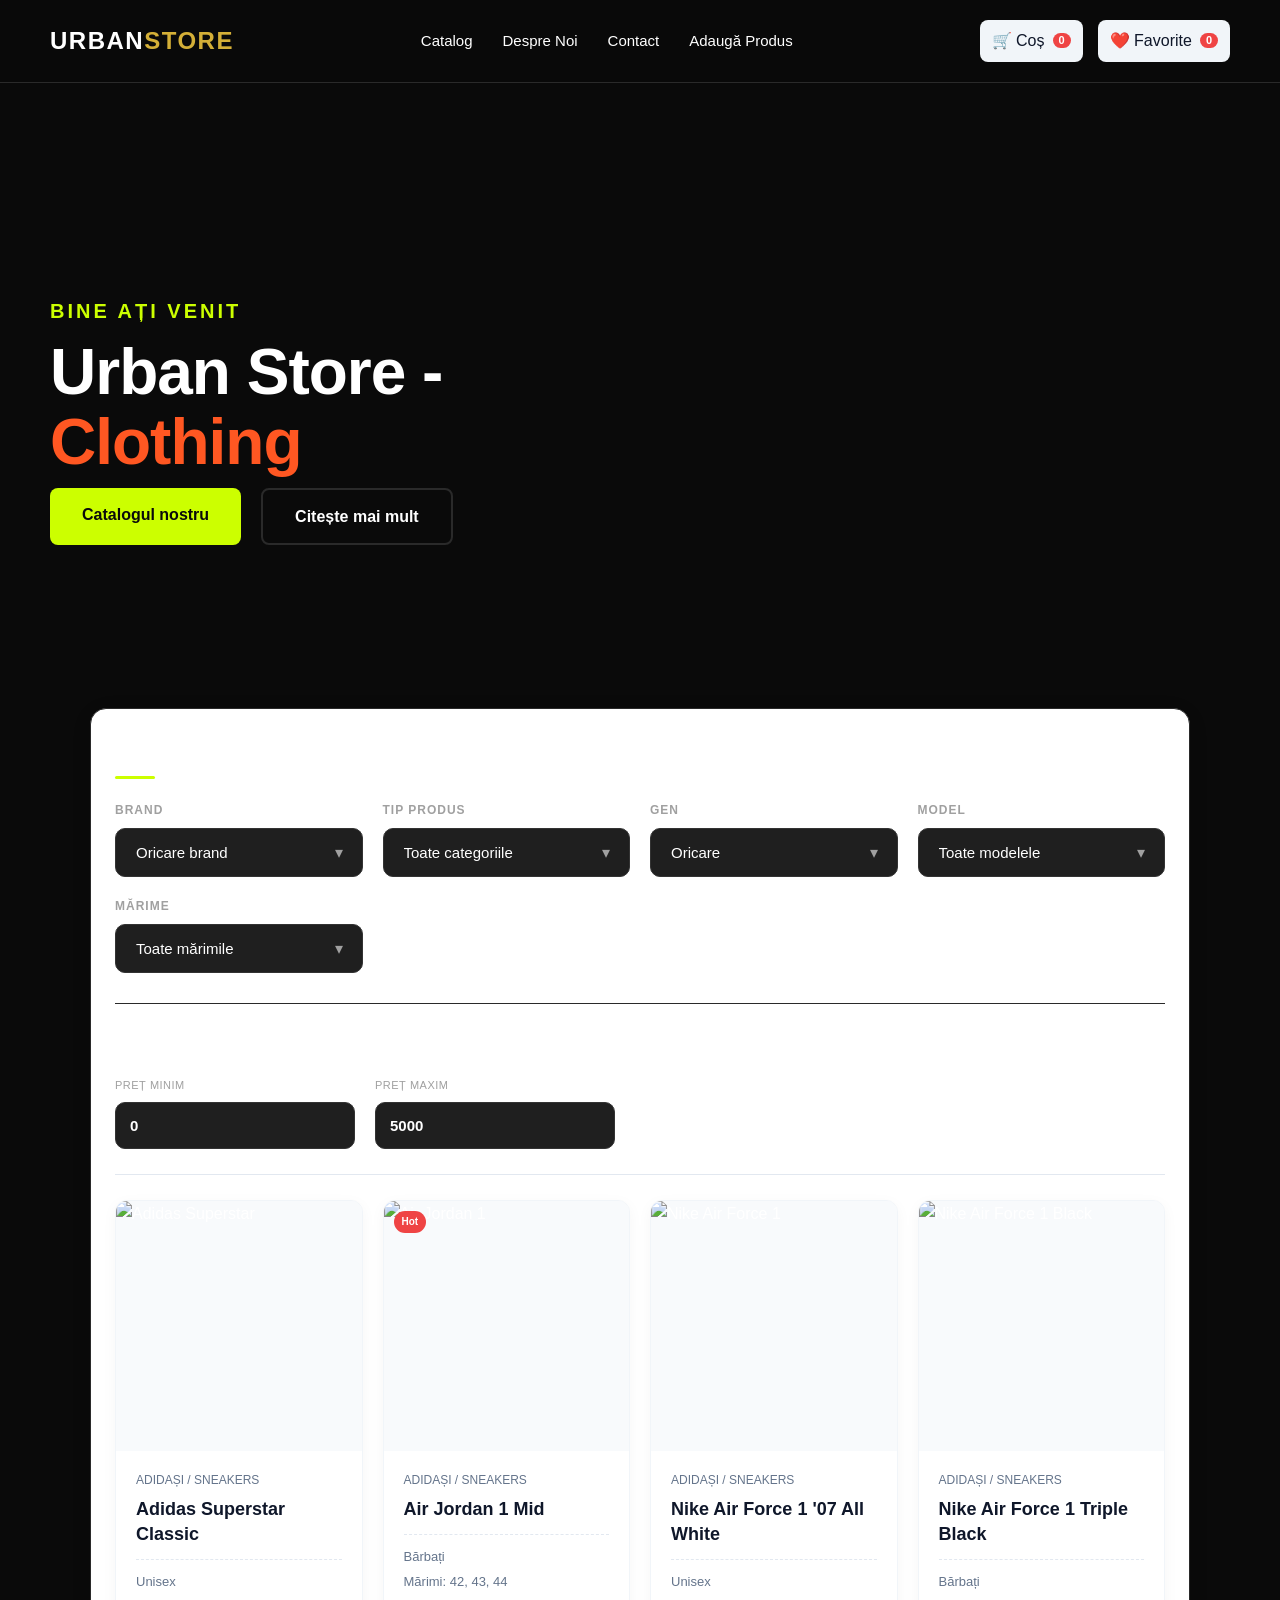
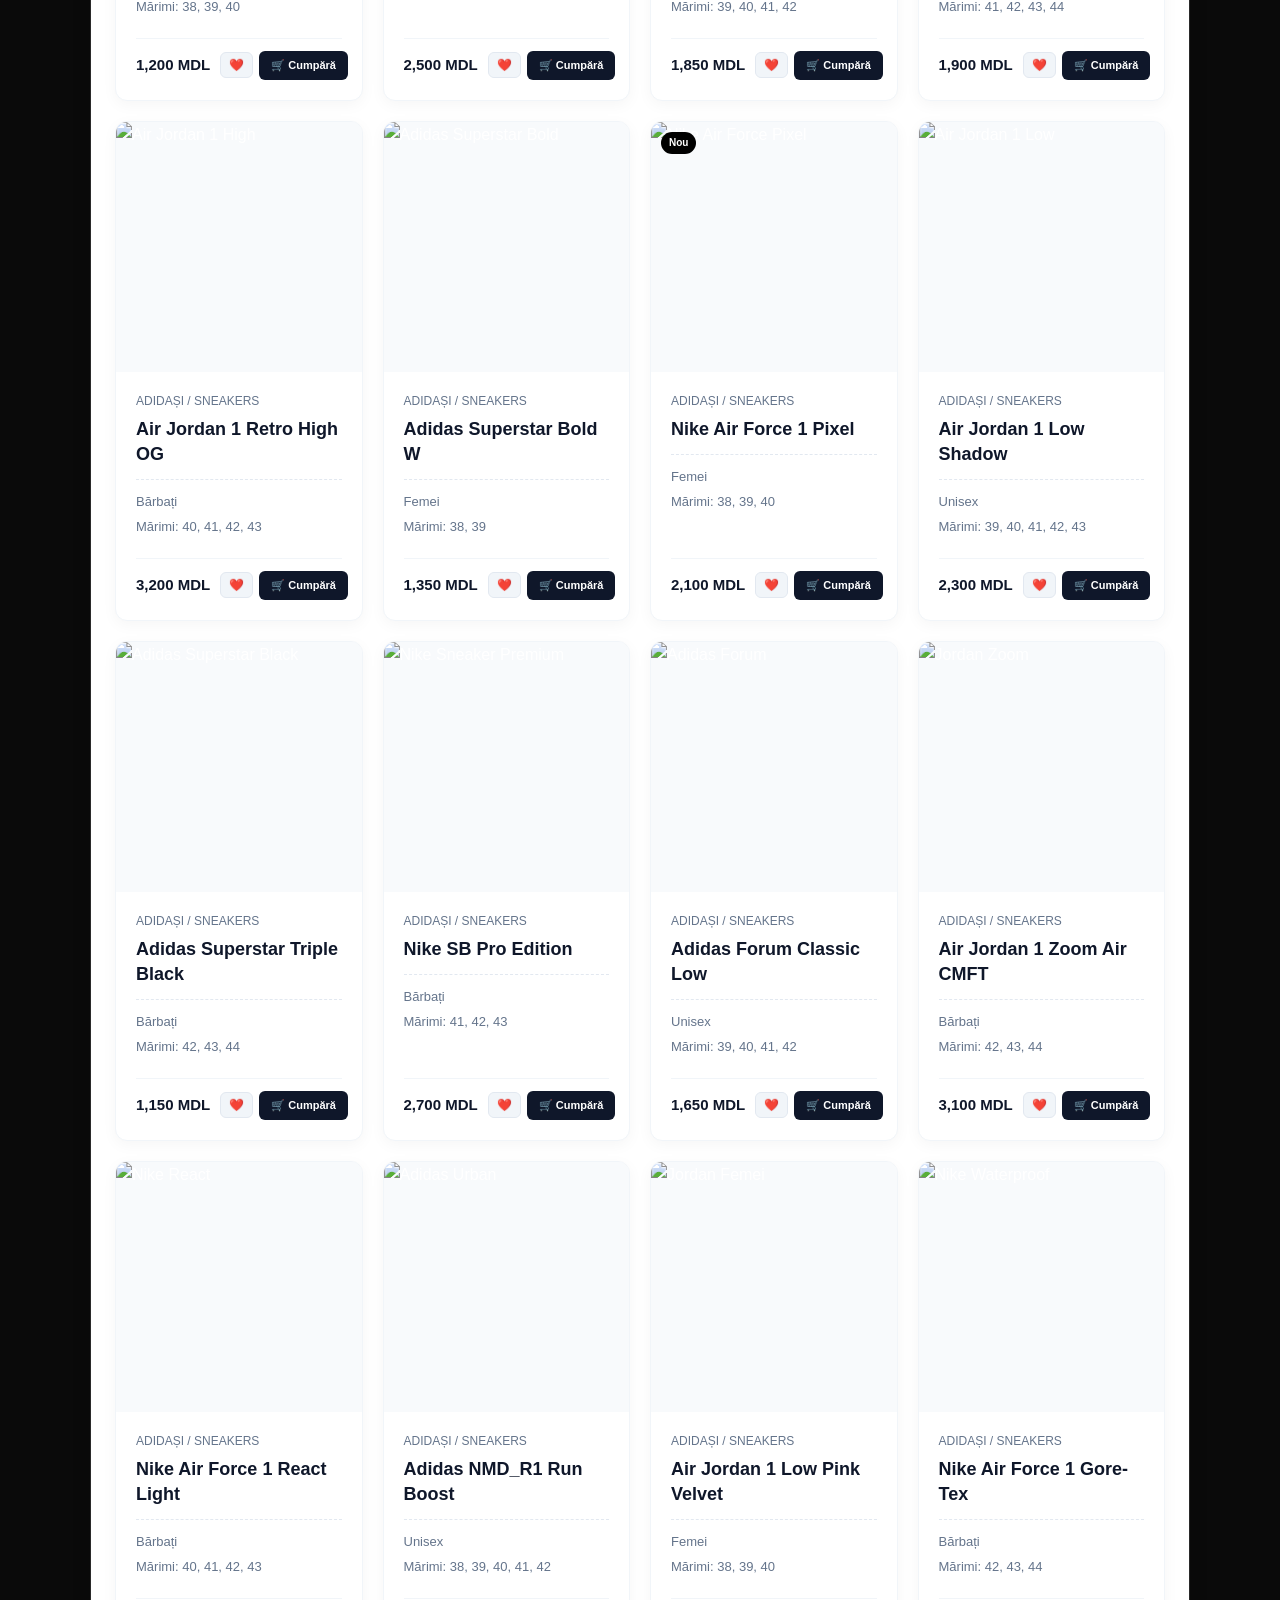
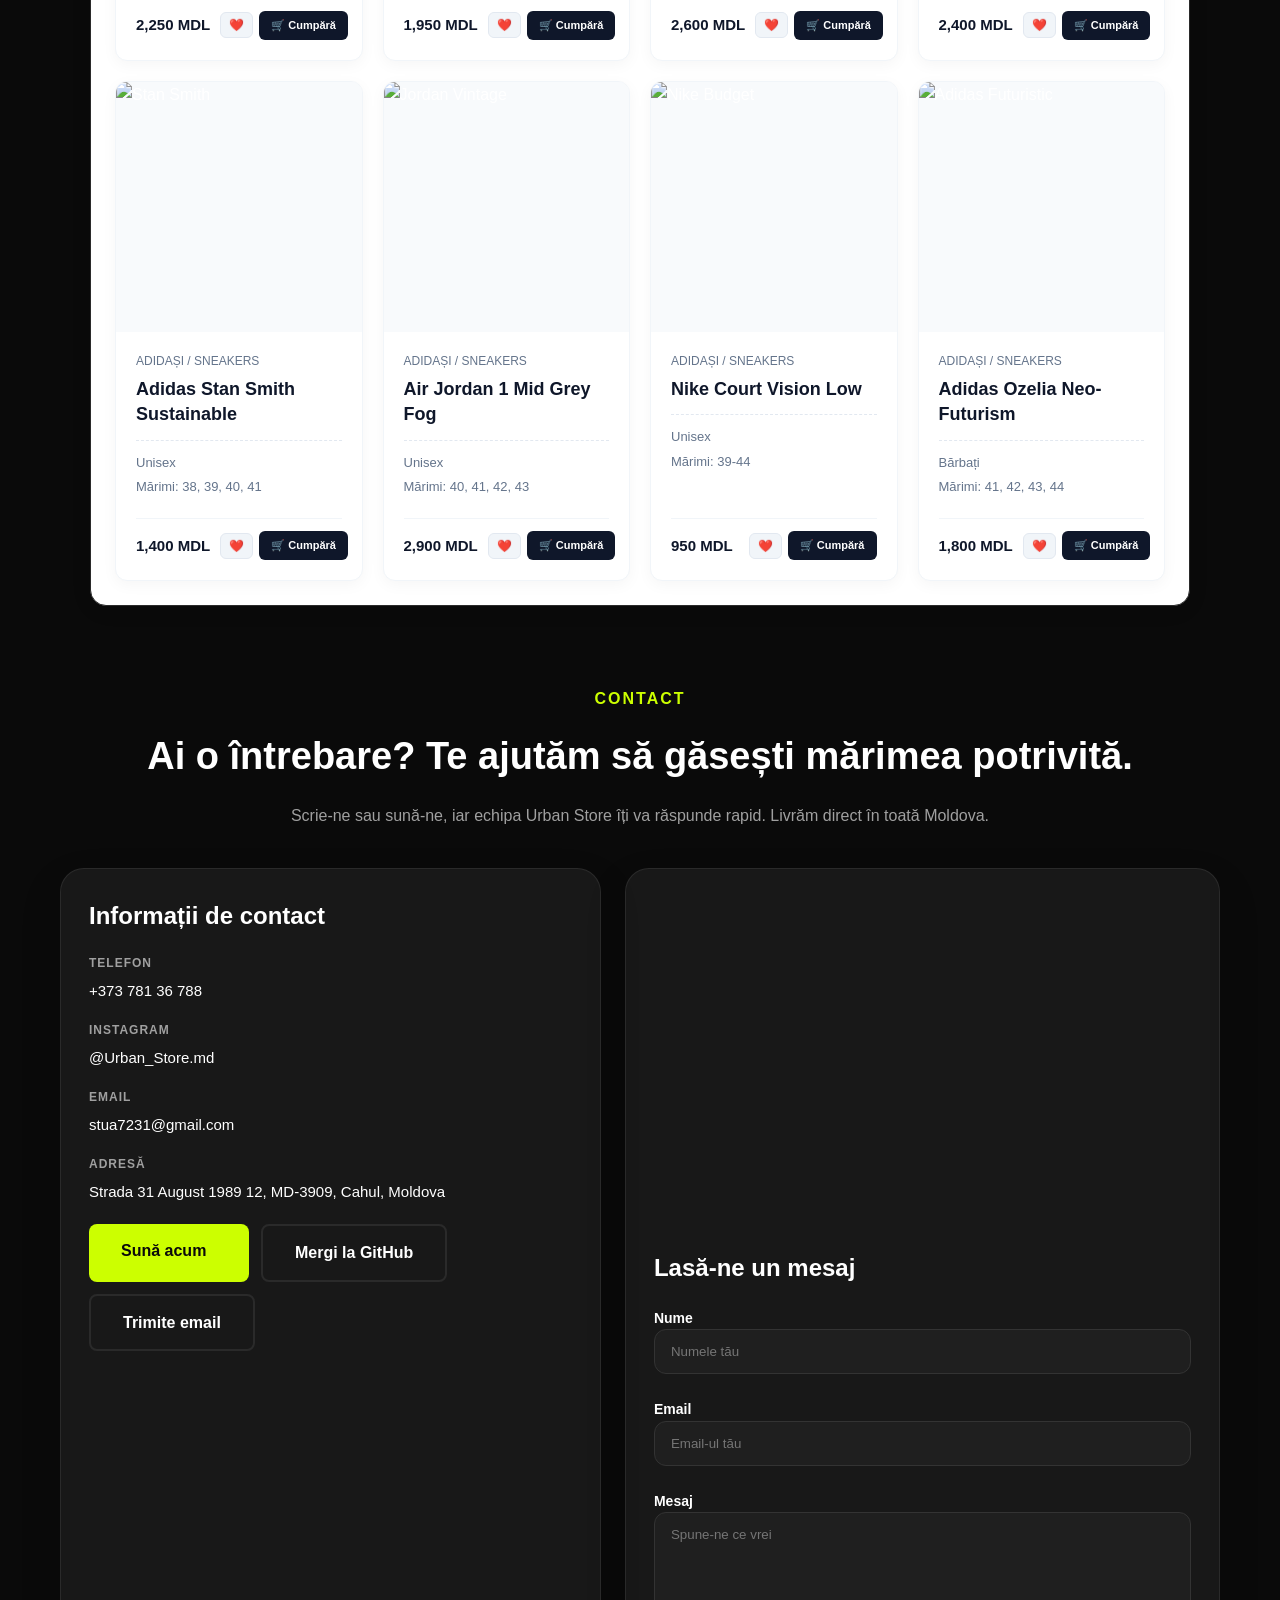
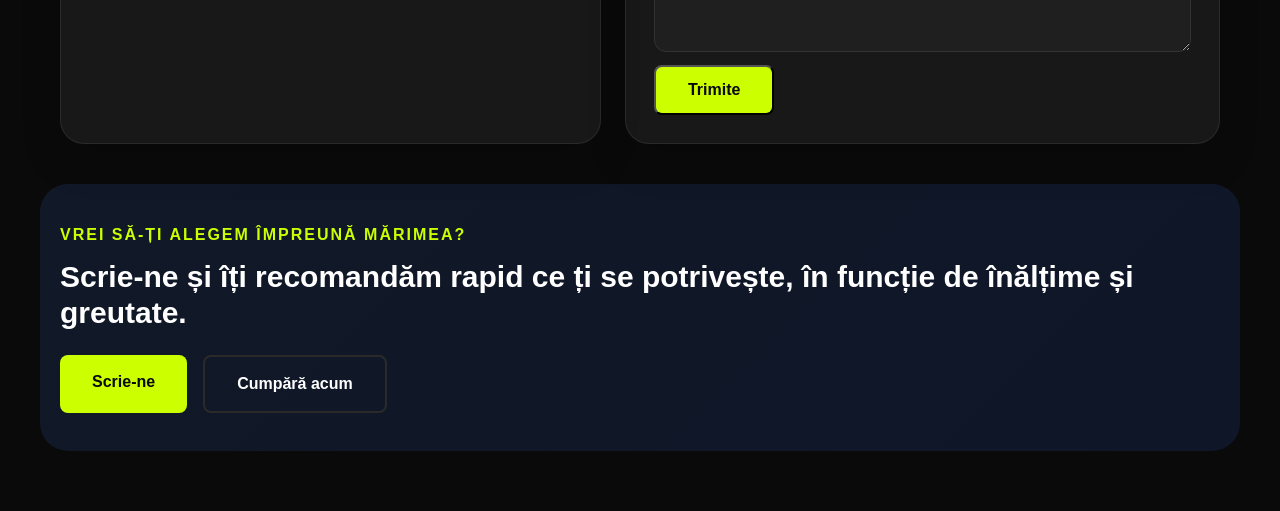
==== slider animation/index.html @ af74dfb4 "Add files via upload" ====
<!DOCTYPE html>
<html lang="ro">

<head>
    <meta charset="UTF-8">
    <meta name="viewport" content="width=device-width, initial-scale=1.0">
    <title>Urban Store - Clothing</title>
    <link rel="stylesheet" href="css/css.css">
    <script src="js/cos.js" defer></script>
</head>

<body>

    <header>
        <div class="logo">Urban<span>Store</span></div>
        <nav>
            <ul>
                <li><a href="#products">Catalog</a></li>
                <li><a href="pages/Despre Urban.html">Despre Noi</a></li>
                <li><a href="#contact">Contact</a></li>
                <li><a href="#">Adaugă Produs</a></li>
            </ul>
        </nav>
        <div class="header-buttons">
            <a href="#" class="btn-nav">🛒 Coș <span>0</span></a>
            <a href="#" class="btn-nav">❤️ Favorite <span>0</span></a>
        </div>
    </header>

    <section class="hero">
        <div class="hero-content">
            <h2>Bine ați venit</h2>
            <h1>Urban Store - <span>Clothing</span></h1>
            <div class="cta-buttons">
                <a href="#products" class="btn-main primary">Catalogul nostru</a>
                <a href="pages/Despre Urban.html" class="btn-main secondary">Citește mai mult</a>
            </div>
        
        </div>
    </section>
    <div class="shop-container" id="products">
        <div class="filter-container">
            <div class="filter-title">Filtrează Produsele</div>

            <div class="filter-grid">
                <div class="filter-group">
                    <label>Brand</label>
                    <select id="filter-brand" class="filter-select">
                        <option value="">Oricare brand</option>
                        <option value="nike">Nike</option>
                        <option value="jordan">Jordan</option>
                        <option value="adidas">Adidas</option>
                    </select>
                </div>

                <div class="filter-group">
                    <label>Tip Produs</label>
                    <select id="filter-type" class="filter-select">
                        <option value="">Toate categoriile</option>
                        <option value="incaltaminte">Adidași / Sneakers</option>
                        <option value="hanorace">Hanorace</option>
                        <option value="tricouri">Tricouri</option>
                        <option value="pantaloni">Pantaloni Sport</option>
                    </select>
                </div>

                <div class="filter-group">
                    <label>Gen</label>
                    <select id="filter-gender" class="filter-select">
                        <option value="">Oricare</option>
                        <option value="masculin">Masculin</option>
                        <option value="feminin">Feminin</option>
                        <option value="unisex">Unisex</option>
                    </select>
                </div>

                <div class="filter-group">
                    <label>Model</label>
                    <select id="filter-model" class="filter-select">
                        <option value="">Toate modelele</option>
                        <option value="air-force">Air Force 1</option>
                        <option value="jordan1">Air Jordan 1</option>
                        <option value="superstar">Adidas Superstar</option>
                    </select>
                </div>

                <div class="filter-group">
                    <label>Mărime</label>
                    <select id="filter-size" class="filter-select">
                        <option value="">Toate mărimile</option>
                        <option value="38">38</option>
                        <option value="39">39</option>
                        <option value="40">40</option>
                        <option value="41">41</option>
                        <option value="42">42</option>
                        <option value="43">43</option>
                        <option value="44">44</option>
                    </select>
                </div>
            </div>

            <div class="price-section">
                <div class="price-title">BUGET (MDL)</div>
                <div class="price-inputs">
                    <div class="price-field">
                        <span class="price-label">Preț minim</span>
                        <input type="number" id="price-min" placeholder="0" value="0">
                    </div>
                    <div class="price-field">
                        <span class="price-label">Preț maxim</span>
                        <input type="number" id="price-max" placeholder="99000" value="5000">
                    </div>
                </div>
            </div>

            <hr class="filter-divider">
            <div class="products-grid">

                <div class="product-card" data-brand="adidas" data-type="incaltaminte" data-gender="unisex"
                    data-model="superstar" data-sizes="38,39,40" data-price="1200">
                    <div class="product-image">
                        <img src="https://images.unsplash.com/photo-1539185441755-769473a23570?q=80&w=500"
                            alt="Adidas Superstar">
                    </div>
                    <div class="product-info">
                        <span class="product-category">Adidași / Sneakers</span>
                        <h3 class="product-title">Adidas Superstar Classic</h3>
                        <div class="product-meta">
                            <span class="product-gender-label">Unisex</span>
                            <span class="product-sizes-label">Mărimi: 38, 39, 40</span>
                        </div>
                        <div class="product-footer">
                            <span class="product-price">1,200 MDL</span>
                            <div class="product-actions">
                                <button class="add-to-favorite-btn" title="Adaugă la favorite">❤️</button>
                                <button class="add-to-cart-btn">Adaugă în coș</button>
                            </div>
                        </div>
                    </div>
                </div>

                <div class="product-card" data-brand="jordan" data-type="incaltaminte" data-gender="masculin"
                    data-model="jordan1" data-sizes="42,43,44" data-price="2500">
                    <div class="product-image">
                        <img src="https://images.unsplash.com/photo-1556906781-9a412961c28c?q=80&w=500"
                            alt="Air Jordan 1">
                        <span class="product-badge sale">Hot</span>
                    </div>
                    <div class="product-info">
                        <span class="product-category">Adidași / Sneakers</span>
                        <h3 class="product-title">Air Jordan 1 Mid</h3>
                        <div class="product-meta">
                            <span class="product-gender-label">Bărbați</span>
                            <span class="product-sizes-label">Mărimi: 42, 43, 44</span>
                        </div>
                        <div class="product-footer">
                            <span class="product-price">2,500 MDL</span>
                            <button class="add-to-cart-btn">Vezi Detalii</button>
                        </div>
                    </div>
                </div>

                <div class="product-card" data-brand="nike" data-type="incaltaminte" data-gender="unisex"
                    data-model="air-force" data-sizes="39,40,41,42" data-price="1850">
                    <div class="product-image">
                        <img src="https://images.unsplash.com/photo-1600185365483-26d7a4cc7519?q=80&w=500"
                            alt="Nike Air Force 1">
                    </div>
                    <div class="product-info">
                        <span class="product-category">Adidași / Sneakers</span>
                        <h3 class="product-title">Nike Air Force 1 '07 All White</h3>
                        <div class="product-meta">
                            <span class="product-gender-label">Unisex</span>
                            <span class="product-sizes-label">Mărimi: 39, 40, 41, 42</span>
                        </div>
                        <div class="product-footer">
                            <span class="product-price">1,850 MDL</span>
                            <button class="add-to-cart-btn">Vezi Detalii</button>
                        </div>
                    </div>
                </div>

                <div class="product-card" data-brand="nike" data-type="incaltaminte" data-gender="masculin"
                    data-model="air-force" data-sizes="41,42,43,44" data-price="1900">
                    <div class="product-image">
                        <img src="https://images.unsplash.com/photo-1595950653106-6c9ebd614d3a?q=80&w=500"
                            alt="Nike Air Force 1 Black">
                    </div>
                    <div class="product-info">
                        <span class="product-category">Adidași / Sneakers</span>
                        <h3 class="product-title">Nike Air Force 1 Triple Black</h3>
                        <div class="product-meta">
                            <span class="product-gender-label">Bărbați</span>
                            <span class="product-sizes-label">Mărimi: 41, 42, 43, 44</span>
                        </div>
                        <div class="product-footer">
                            <span class="product-price">1,900 MDL</span>
                            <button class="add-to-cart-btn">Vezi Detalii</button>
                        </div>
                    </div>
                </div>

                <div class="product-card" data-brand="jordan" data-type="incaltaminte" data-gender="masculin"
                    data-model="jordan1" data-sizes="40,41,42,43" data-price="3200">
                    <div class="product-image">
                        <img src="https://images.unsplash.com/photo-1606107557195-0e29a4b5b4aa?q=80&w=500"
                            alt="Air Jordan 1 High">
                    </div>
                    <div class="product-info">
                        <span class="product-category">Adidași / Sneakers</span>
                        <h3 class="product-title">Air Jordan 1 Retro High OG</h3>
                        <div class="product-meta">
                            <span class="product-gender-label">Bărbați</span>
                            <span class="product-sizes-label">Mărimi: 40, 41, 42, 43</span>
                        </div>
                        <div class="product-footer">
                            <span class="product-price">3,200 MDL</span>
                            <button class="add-to-cart-btn">Vezi Detalii</button>
                        </div>
                    </div>
                </div>

                <div class="product-card" data-brand="adidas" data-type="incaltaminte" data-gender="feminin"
                    data-model="superstar" data-sizes="38,39" data-price="1350">
                    <div class="product-image">
                        <img src="https://images.unsplash.com/photo-1511556532299-8f662fc26c06?q=80&w=500"
                            alt="Adidas Superstar Bold">
                    </div>
                    <div class="product-info">
                        <span class="product-category">Adidași / Sneakers</span>
                        <h3 class="product-title">Adidas Superstar Bold W</h3>
                        <div class="product-meta">
                            <span class="product-gender-label">Femei</span>
                            <span class="product-sizes-label">Mărimi: 38, 39</span>
                        </div>
                        <div class="product-footer">
                            <span class="product-price">1,350 MDL</span>
                            <button class="add-to-cart-btn">Vezi Detalii</button>
                        </div>
                    </div>
                </div>

                <div class="product-card" data-brand="nike" data-type="incaltaminte" data-gender="feminin"
                    data-model="air-force" data-sizes="38,39,40" data-price="2100">
                    <div class="product-image">
                        <img src="https://images.unsplash.com/photo-1542291026-7eec264c27ff?q=80&w=500"
                            alt="Nike Air Force Pixel">
                        <span class="product-badge">Nou</span>
                    </div>
                    <div class="product-info">
                        <span class="product-category">Adidași / Sneakers</span>
                        <h3 class="product-title">Nike Air Force 1 Pixel</h3>
                        <div class="product-meta">
                            <span class="product-gender-label">Femei</span>
                            <span class="product-sizes-label">Mărimi: 38, 39, 40</span>
                        </div>
                        <div class="product-footer">
                            <span class="product-price">2,100 MDL</span>
                            <button class="add-to-cart-btn">Vezi Detalii</button>
                        </div>
                    </div>
                </div>

                <div class="product-card" data-brand="jordan" data-type="incaltaminte" data-gender="unisex"
                    data-model="jordan1" data-sizes="39,40,41,42,43" data-price="2300">
                    <div class="product-image">
                        <img src="https://images.unsplash.com/photo-1491553895911-0055eca6402d?q=80&w=500"
                            alt="Air Jordan 1 Low">
                    </div>
                    <div class="product-info">
                        <span class="product-category">Adidași / Sneakers</span>
                        <h3 class="product-title">Air Jordan 1 Low Shadow</h3>
                        <div class="product-meta">
                            <span class="product-gender-label">Unisex</span>
                            <span class="product-sizes-label">Mărimi: 39, 40, 41, 42, 43</span>
                        </div>
                        <div class="product-footer">
                            <span class="product-price">2,300 MDL</span>
                            <button class="add-to-cart-btn">Vezi Detalii</button>
                        </div>
                    </div>
                </div>

                <div class="product-card" data-brand="adidas" data-type="incaltaminte" data-gender="masculin"
                    data-model="superstar" data-sizes="42,43,44" data-price="1150">
                    <div class="product-image">
                        <img src="https://images.unsplash.com/photo-1525966222134-fcfa99b8ae77?q=80&w=500"
                            alt="Adidas Superstar Black">
                    </div>
                    <div class="product-info">
                        <span class="product-category">Adidași / Sneakers</span>
                        <h3 class="product-title">Adidas Superstar Triple Black</h3>
                        <div class="product-meta">
                            <span class="product-gender-label">Bărbați</span>
                            <span class="product-sizes-label">Mărimi: 42, 43, 44</span>
                        </div>
                        <div class="product-footer">
                            <span class="product-price">1,150 MDL</span>
                            <button class="add-to-cart-btn">Vezi Detalii</button>
                        </div>
                    </div>
                </div>

                <div class="product-card" data-brand="nike" data-type="incaltaminte" data-gender="masculin"
                    data-model="air-force" data-sizes="41,42,43" data-price="2700">
                    <div class="product-image">
                        <img src="https://images.unsplash.com/photo-1608231387042-66d1773070a5?q=80&w=500"
                            alt="Nike Sneaker Premium">
                    </div>
                    <div class="product-info">
                        <span class="product-category">Adidași / Sneakers</span>
                        <h3 class="product-title">Nike SB Pro Edition</h3>
                        <div class="product-meta">
                            <span class="product-gender-label">Bărbați</span>
                            <span class="product-sizes-label">Mărimi: 41, 42, 43</span>
                        </div>
                        <div class="product-footer">
                            <span class="product-price">2,700 MDL</span>
                            <button class="add-to-cart-btn">Vezi Detalii</button>
                        </div>
                    </div>
                </div>

                <div class="product-card" data-brand="adidas" data-type="incaltaminte" data-gender="unisex"
                    data-model="superstar" data-sizes="39,40,41,42" data-price="1650">
                    <div class="product-image">
                        <img src="https://images.unsplash.com/photo-1584735935682-2f2b69dff9d2?q=80&w=500"
                            alt="Adidas Forum">
                    </div>
                    <div class="product-info">
                        <span class="product-category">Adidași / Sneakers</span>
                        <h3 class="product-title">Adidas Forum Classic Low</h3>
                        <div class="product-meta">
                            <span class="product-gender-label">Unisex</span>
                            <span class="product-sizes-label">Mărimi: 39, 40, 41, 42</span>
                        </div>
                        <div class="product-footer">
                            <span class="product-price">1,650 MDL</span>
                            <button class="add-to-cart-btn">Vezi Detalii</button>
                        </div>
                    </div>
                </div>

                <div class="product-card" data-brand="jordan" data-type="incaltaminte" data-gender="masculin"
                    data-model="jordan1" data-sizes="42,43,44" data-price="3100">
                    <div class="product-image">
                        <img src="https://images.unsplash.com/photo-1539185441755-769473a23570?q=80&w=500"
                            alt="Jordan Zoom">
                    </div>
                    <div class="product-info">
                        <span class="product-category">Adidași / Sneakers</span>
                        <h3 class="product-title">Air Jordan 1 Zoom Air CMFT</h3>
                        <div class="product-meta">
                            <span class="product-gender-label">Bărbați</span>
                            <span class="product-sizes-label">Mărimi: 42, 43, 44</span>
                        </div>
                        <div class="product-footer">
                            <span class="product-price">3,100 MDL</span>
                            <button class="add-to-cart-btn">Vezi Detalii</button>
                        </div>
                    </div>
                </div>

                <div class="product-card" data-brand="nike" data-type="incaltaminte" data-gender="masculin"
                    data-model="air-force" data-sizes="40,41,42,43" data-price="2250">
                    <div class="product-image">
                        <img src="https://images.unsplash.com/photo-1600185365483-26d7a4cc7519?q=80&w=500"
                            alt="Nike React">
                    </div>
                    <div class="product-info">
                        <span class="product-category">Adidași / Sneakers</span>
                        <h3 class="product-title">Nike Air Force 1 React Light</h3>
                        <div class="product-meta">
                            <span class="product-gender-label">Bărbați</span>
                            <span class="product-sizes-label">Mărimi: 40, 41, 42, 43</span>
                        </div>
                        <div class="product-footer">
                            <span class="product-price">2,250 MDL</span>
                            <button class="add-to-cart-btn">Vezi Detalii</button>
                        </div>
                    </div>
                </div>

                <div class="product-card" data-brand="adidas" data-type="incaltaminte" data-gender="unisex"
                    data-model="superstar" data-sizes="38,39,40,41,42" data-price="1950">
                    <div class="product-image">
                        <img src="https://images.unsplash.com/photo-1511556532299-8f662fc26c06?q=80&w=500"
                            alt="Adidas Urban">
                    </div>
                    <div class="product-info">
                        <span class="product-category">Adidași / Sneakers</span>
                        <h3 class="product-title">Adidas NMD_R1 Run Boost</h3>
                        <div class="product-meta">
                            <span class="product-gender-label">Unisex</span>
                            <span class="product-sizes-label">Mărimi: 38, 39, 40, 41, 42</span>
                        </div>
                        <div class="product-footer">
                            <span class="product-price">1,950 MDL</span>
                            <button class="add-to-cart-btn">Vezi Detalii</button>
                        </div>
                    </div>
                </div>

                <div class="product-card" data-brand="jordan" data-type="incaltaminte" data-gender="feminin"
                    data-model="jordan1" data-sizes="38,39,40" data-price="2600">
                    <div class="product-image">
                        <img src="https://images.unsplash.com/photo-1556906781-9a412961c28c?q=80&w=500"
                            alt="Jordan Femei">
                    </div>
                    <div class="product-info">
                        <span class="product-category">Adidași / Sneakers</span>
                        <h3 class="product-title">Air Jordan 1 Low Pink Velvet</h3>
                        <div class="product-meta">
                            <span class="product-gender-label">Femei</span>
                            <span class="product-sizes-label">Mărimi: 38, 39, 40</span>
                        </div>
                        <div class="product-footer">
                            <span class="product-price">2,600 MDL</span>
                            <button class="add-to-cart-btn">Vezi Detalii</button>
                        </div>
                    </div>
                </div>

                <div class="product-card" data-brand="nike" data-type="incaltaminte" data-gender="masculin"
                    data-model="air-force" data-sizes="42,43,44" data-price="2400">
                    <div class="product-image">
                        <img src="https://images.unsplash.com/photo-1595950653106-6c9ebd614d3a?q=80&w=500"
                            alt="Nike Waterproof">
                    </div>
                    <div class="product-info">
                        <span class="product-category">Adidași / Sneakers</span>
                        <h3 class="product-title">Nike Air Force 1 Gore-Tex</h3>
                        <div class="product-meta">
                            <span class="product-gender-label">Bărbați</span>
                            <span class="product-sizes-label">Mărimi: 42, 43, 44</span>
                        </div>
                        <div class="product-footer">
                            <span class="product-price">2,400 MDL</span>
                            <button class="add-to-cart-btn">Vezi Detalii</button>
                        </div>
                    </div>
                </div>

                <div class="product-card" data-brand="adidas" data-type="incaltaminte" data-gender="unisex"
                    data-model="superstar" data-sizes="38,39,40,41" data-price="1400">
                    <div class="product-image">
                        <img src="https://images.unsplash.com/photo-1525966222134-fcfa99b8ae77?q=80&w=500"
                            alt="Stan Smith">
                    </div>
                    <div class="product-info">
                        <span class="product-category">Adidași / Sneakers</span>
                        <h3 class="product-title">Adidas Stan Smith Sustainable</h3>
                        <div class="product-meta">
                            <span class="product-gender-label">Unisex</span>
                            <span class="product-sizes-label">Mărimi: 38, 39, 40, 41</span>
                        </div>
                        <div class="product-footer">
                            <span class="product-price">1,400 MDL</span>
                            <button class="add-to-cart-btn">Vezi Detalii</button>
                        </div>
                    </div>
                </div>

                <div class="product-card" data-brand="jordan" data-type="incaltaminte" data-gender="unisex"
                    data-model="jordan1" data-sizes="40,41,42,43" data-price="2900">
                    <div class="product-image">
                        <img src="https://images.unsplash.com/photo-1606107557195-0e29a4b5b4aa?q=80&w=500"
                            alt="Jordan Vintage">
                    </div>
                    <div class="product-info">
                        <span class="product-category">Adidași / Sneakers</span>
                        <h3 class="product-title">Air Jordan 1 Mid Grey Fog</h3>
                        <div class="product-meta">
                            <span class="product-gender-label">Unisex</span>
                            <span class="product-sizes-label">Mărimi: 40, 41, 42, 43</span>
                        </div>
                        <div class="product-footer">
                            <span class="product-price">2,900 MDL</span>
                            <button class="add-to-cart-btn">Vezi Detalii</button>
                        </div>
                    </div>
                </div>

                <div class="product-card" data-brand="nike" data-type="incaltaminte" data-gender="unisex"
                    data-model="air-force" data-sizes="39,40,41,42,43,44" data-price="950">
                    <div class="product-image">
                        <img src="https://images.unsplash.com/photo-1542291026-7eec264c27ff?q=80&w=500"
                            alt="Nike Budget">
                    </div>
                    <div class="product-info">
                        <span class="product-category">Adidași / Sneakers</span>
                        <h3 class="product-title">Nike Court Vision Low</h3>
                        <div class="product-meta">
                            <span class="product-gender-label">Unisex</span>
                            <span class="product-sizes-label">Mărimi: 39-44</span>
                        </div>
                        <div class="product-footer">
                            <span class="product-price">950 MDL</span>
                            <button class="add-to-cart-btn">Vezi Detalii</button>
                        </div>
                    </div>
                </div>

                <div class="product-card" data-brand="adidas" data-type="incaltaminte" data-gender="masculin"
                    data-model="superstar" data-sizes="41,42,43,44" data-price="1800">
                    <div class="product-image">
                        <img src="https://images.unsplash.com/photo-1584735935682-2f2b69dff9d2?q=80&w=500"
                            alt="Adidas Futuristic">
                    </div>
                    <div class="product-info">
                        <span class="product-category">Adidași / Sneakers</span>
                        <h3 class="product-title">Adidas Ozelia Neo-Futurism</h3>
                        <div class="product-meta">
                            <span class="product-gender-label">Bărbați</span>
                            <span class="product-sizes-label">Mărimi: 41, 42, 43, 44</span>
                        </div>
                        <div class="product-footer">
                            <span class="product-price">1,800 MDL</span>
                            <button class="add-to-cart-btn">Vezi Detalii</button>
                        </div>
                    </div>
                </div>
            </div>

        </div>
    </div>

    <section class="contact-section" id="contact">
        <div class="contact-heading">
            <span>CONTACT</span>
            <h2>Ai o întrebare? Te ajutăm să găsești mărimea potrivită.</h2>
            <p>Scrie-ne sau sună-ne, iar echipa Urban Store îți va răspunde rapid. Livrăm direct în toată Moldova.</p>
        </div>

        <div class="contact-grid">
            <div class="contact-card contact-info-card">
                <h3>Informații de contact</h3>
                <div class="contact-info-item">
                    <strong>Telefon</strong>
                    <a href="tel:+37378136788">+373 781 36 788</a>
                </div>
                <div class="contact-info-item">
                    <strong>Instagram</strong>
                    <a href="https://instagram.com/Urban_Store.md" target="_blank">@Urban_Store.md</a>
                </div>
                <div class="contact-info-item">
                    <strong>Email</strong>
                    <a href="mailto:stua7231@gmail.com">stua7231@gmail.com</a>
                </div>
                <div class="contact-info-item">
                    <strong>Adresă</strong>
                    <span>Strada 31 August 1989 12, MD-3909, Cahul, Moldova</span>
                </div>
                <div class="contact-card-buttons">
                    <a href="tel:+37378136788" class="btn-main primary">Sună acum</a>
                    <a href="https://github.com/NicolaiCristea1999" target="_blank" class="btn-main secondary">Mergi la GitHub</a>
                    <a href="mailto:stua7231@gmail.com" class="btn-main secondary">Trimite email</a>
                </div>
            </div>

            <div class="contact-card contact-form-card">
                <div class="contact-map">
                    <iframe src="https://www.google.com/maps/embed?pb=!1m18!1m12!1m3!1d2892.736858274584!2d28.21359641552374!3d45.903394723524366!2m3!1f0!2f0!3f0!3m2!1i1024!2i768!4f13.1!3m3!1m2!1s0x40b0f187c1f38bed%3A0x1fb6076aeafb2d4c!2sPiata%20Centrala!5e0!3m2!1sro!2smd!4v1701920200000!5m2!1sro!2smd" width="100%" height="320" style="border:0; border-radius:16px;" allowfullscreen="" loading="lazy"></iframe>
                </div>
                <form class="contact-form" onsubmit="return false;">
                    <h3>Lasă-ne un mesaj</h3>
                    <div class="contact-form-grid">
                        <label>Nume
                            <input type="text" placeholder="Numele tău">
                        </label>
                        <label>Email
                            <input type="email" placeholder="Email-ul tău">
                        </label>
                        <label>Mesaj
                            <textarea rows="5" placeholder="Spune-ne ce vrei"></textarea>
                        </label>
                    </div>
                    <button type="submit" class="btn-main primary">Trimite</button>
                </form>
            </div>
        </div>
    </section>

    <section class="contact-banner">
        <div class="contact-banner-inner">
            <div class="banner-text">
                <p>VREI SĂ-ȚI ALEGEM ÎMPREUNĂ MĂRIMEA?</p>
                <h3>Scrie-ne și îți recomandăm rapid ce ți se potrivește, în funcție de înălțime și greutate.</h3>
            </div>
            <div class="banner-actions">
                <a href="#contact" class="btn-main primary">Scrie-ne</a>
                <a href="#products" class="btn-main secondary">Cumpără acum</a>
            </div>
        </div>
    </section>

    <!-- cos de cumparaturi -->
    <div id="cart-modal" class="custom-modal">
        <div class="modal-content">
            <div class="modal-header">
                <h2>🛒 Coșul tău de cumpărături</h2>
                <button class="close-modal-btn">✕</button>
            </div>
            <div id="cart-items-container" class="modal-body">
                <p class="empty-message">Coșul este gol în acest moment.</p>
            </div>
            <div class="modal-footer">
                <div class="total-price-zone">Total: <span id="cart-total-price">0</span> MDL</div>
                <button class="checkout-btn">Finalizează Comanda</button>
            </div>
        </div>
    </div>

    <div id="favorite-modal" class="custom-modal">
        <div class="modal-content">
            <div class="modal-header">
                <h2>❤️ Produse Favorite</h2>
                <button class="close-modal-btn">✕</button>
            </div>
            <div id="favorite-items-container" class="modal-body">
                <p class="empty-message">Nu ai adăugat niciun produs la favorite.</p>
            </div>
        </div>
    </div>
</body>

</html>
---- slider animation/css/css.css ----
/* Resetare și variabile globale */
 * {
     margin: 0;
     padding: 0;
     box-sizing: border-box;
     font-family: 'Segoe UI', Roboto, Helvetica, Arial, sans-serif;
 }

 :root {
     --bg-main: #0a0a0a;
     --bg-card: #141414;
     --bg-input: #1f1f1f;
     --accent-lime: #ccff00;
     --accent-gold: #d4af37;
     --accent-orange: #ff5722;
     --text-white: #ffffff;
     --text-muted: #a0a0a0;
     --border-color: #2a2a2a;
 }

 body {
     background-color: var(--bg-main);
     color: var(--text-white);
     overflow-x: hidden;
     line-height: 1.6;
 }

 /* Header / Navigare */
 header {
     display: flex;
     justify-content: space-between;
     align-items: center;
     padding: 20px 50px;
     background-color: rgba(10, 10, 10, 0.95);
     border-bottom: 1px solid var(--border-color);
     position: sticky;
     top: 0;
     z-index: 100;
     backdrop-filter: blur(10px);
 }

 .logo {
     font-size: 24px;
     font-weight: 900;
     text-transform: uppercase;
     letter-spacing: 1.5px;
 }

 .logo span {
     color: var(--accent-gold);
 }

 nav ul {
     display: flex;
     list-style: none;
     gap: 30px;
 }

 nav ul li a {
     color: var(--text-white);
     text-decoration: none;
     font-size: 15px;
     font-weight: 500;
     transition: color 0.3s ease;
 }

 nav ul li a:hover {
     color: var(--accent-lime);
 }

 .header-buttons {
     display: flex;
     gap: 15px;
 }

 .btn-nav {
     position: relative;
     display: inline-flex;
     align-items: center;
     gap: 8px;
     text-decoration: none;
     color: #0f172a;
     font-weight: 500;
     padding: 8px 12px;
     border-radius: 8px;
     background: #f1f5f9;
     transition: background 0.2s ease;
 }

 .btn-nav:hover {
     background: #e2e8f0;
 }

 /* Stilul bobiței cu numărul (span-ul din interior) */
 .btn-nav span {
     background: #ef4444;
     /* Fundal roșu */
     color: #ffffff;
     /* Text alb */
     font-size: 11px;
     font-weight: 700;
     padding: 2px 6px;
     border-radius: 20px;
     /* Îl face rotund/oval */
     min-width: 12px;
     text-align: center;
     line-height: 1;
 }

 /* Hero Section */
 .hero {
     display: flex;
     min-height: 75vh;
     align-items: center;
     padding: 60px 50px;
     position: relative;
     background: linear-gradient(90deg, rgba(10, 10, 10, 1) 45%, rgba(10, 10, 10, 0.4) 100%),
         url('https://images.unsplash.com/photo-1539185441755-769473a23570?q=80&w=1920') no-repeat center right;
     background-size: cover;
 }

 .hero-content {
     max-width: 650px;
     z-index: 2;
 }

 .hero-content h2 {
     font-size: 20px;
     font-weight: 600;
     text-transform: uppercase;
     letter-spacing: 3px;
     color: var(--accent-lime);
     margin-bottom: 10px;
 }

 .hero-content h1 {
     font-size: 64px;
     font-weight: 800;
     line-height: 1.1;
     margin-bottom: 10px;
     letter-spacing: -1px;
 }

 .hero-content h1 span {
     color: var(--accent-orange);
 }

 .hero-icon {
     display: inline-flex;
     align-items: center;
     justify-content: center;
     width: 64px;
     height: 64px;
     margin-bottom: 30px;
     border-radius: 50%;
     background: rgba(255, 255, 255, 0.08);
     border: 1px solid rgba(255, 255, 255, 0.12);
     font-size: 32px;
 }

 .cta-buttons {
     display: flex;
     gap: 20px;
 }

 .btn-main {
     padding: 14px 32px;
     border-radius: 8px;
     text-decoration: none;
     font-weight: bold;
     font-size: 16px;
     transition: all 0.3s ease;
 }

 .btn-main.primary {
     background-color: var(--accent-lime);
     color: var(--bg-main);
 }

 .btn-main.primary:hover {
     background-color: #b5e600;
     transform: translateY(-3px);
     box-shadow: 0 10px 20px rgba(204, 255, 0, 0.2);
 }

 .btn-main.secondary {
     background-color: transparent;
     color: var(--text-white);
     border: 2px solid var(--border-color);
 }

 .btn-main.secondary:hover {
     border-color: var(--text-white);
     background-color: rgba(255, 255, 255, 0.05);
     transform: translateY(-3px);
 }

 /* Secțiunea de Filtre */
 .shop-container {
     max-width: 1200px;
     margin: -50px auto 80px auto;
     padding: 0 20px;
     position: relative;
     z-index: 10;
 }

 .filter-container {
     background-color: var(--bg-card);
     border: 1px solid var(--border-color);
     padding: 40px;
     border-radius: 20px;
     box-shadow: 0 20px 40px rgba(0, 0, 0, 0.5);
 }

 .filter-title {
     font-size: 24px;
     font-weight: 700;
     margin-bottom: 30px;
     letter-spacing: -0.5px;
     position: relative;
     display: inline-block;
 }

 .filter-title::after {
     content: '';
     position: absolute;
     bottom: -8px;
     left: 0;
     width: 40px;
     height: 3px;
     background-color: var(--accent-lime);
     border-radius: 2px;
 }

 /* Grid-ul pentru filtre */
 .filter-grid {
     display: grid;
     grid-template-columns: repeat(auto-fit, minmax(200px, 1fr));
     gap: 20px;
     margin-bottom: 30px;
 }

 .filter-group {
     position: relative;
 }

 .filter-group label {
     display: block;
     font-size: 12px;
     text-transform: uppercase;
     letter-spacing: 1px;
     color: var(--text-muted);
     margin-bottom: 8px;
     font-weight: 600;
 }

 .filter-select {
     width: 100%;
     padding: 15px 20px;
     font-size: 15px;
     color: var(--text-white);
     background-color: var(--bg-input);
     border: 1px solid #333;
     border-radius: 10px;
     appearance: none;
     -webkit-appearance: none;
     -moz-appearance: none;
     cursor: pointer;
     font-weight: 500;
     transition: all 0.3s ease;
 }

 .filter-select:focus {
     border-color: var(--accent-lime);
     outline: none;
     box-shadow: 0 0 0 2px rgba(204, 255, 0, 0.1);
 }

 /* Săgeată custom minimalistă pentru select */
 .filter-group::after {
     content: '▾';
     font-size: 16px;
     color: var(--text-muted);
     position: absolute;
     right: 20px;
     bottom: 12px;
     pointer-events: none;
 }

 /* Secțiunea pentru preț */
 .price-section {
     border-top: 1px solid var(--border-color);
     padding-top: 30px;
     margin-top: 10px;
 }

 .price-title {
     font-size: 14px;
     font-weight: 700;
     letter-spacing: 1.5px;
     margin-bottom: 20px;
     color: var(--text-white);
 }

 .price-inputs {
     display: flex;
     gap: 20px;
     max-width: 500px;
 }

 .price-field {
     flex: 1;
 }

 .price-label {
     font-size: 11px;
     color: var(--text-muted);
     display: block;
     margin-bottom: 8px;
     text-transform: uppercase;
     letter-spacing: 0.5px;
 }

 .price-field input {
     width: 100%;
     background-color: var(--bg-input);
     border: 1px solid #333;
     color: #fff;
     padding: 14px;
     border-radius: 10px;
     font-size: 15px;
     font-weight: 600;
     transition: border-color 0.3s ease;
 }

 .price-field input:focus {
     border-color: var(--accent-lime);
     outline: none;
 }

 /* Eliminare butoane up/down de la input number */
 input::-webkit-outer-spin-button,
 input::-webkit-inner-spin-button {
     -webkit-appearance: none;
     margin: 0;
 }

 /* Responsive Design */
 @media (max-width: 992px) {
     header {
         padding: 20px;
     }

     .hero {
         padding: 60px 20px;
         min-height: 60vh;
     }

     .hero-content h1 {
         font-size: 48px;
     }
 }

 @media (max-width: 768px) {
     header {
         flex-direction: column;
         gap: 20px;
         text-align: center;
     }

     nav ul {
         flex-wrap: wrap;
         justify-content: center;
         gap: 15px;
     }

     .shop-container {
         margin-top: 20px;
     }

     .filter-container {
         padding: 25px;
     }

     .price-inputs {
         flex-direction: column;
         gap: 15px;
     }
 }


 /* carduri filtreaza  */
 /* Containerul principal al produselor */
 /* Stilul pentru cutia mare care conține acum totul */

 .filter-container {
     background: #ffffff;
     border-radius: 16px;
     padding: 24px;
     box-shadow: 0 4px 25px rgba(0, 0, 0, 0.05);
     max-width: 1100px;
     /* Ajustează lățimea după bunul plac */
     margin: 0 auto;
 }

 /* O linie simplă decorativă între filtre și rezultate */
 .filter-divider {
     border: 0;
     height: 1px;
     background: #e2e8f0;
     margin: 25px 0;
 }

 /* Grid-ul de produse integrat se va alinia perfect pe centru */
 .products-grid {
     display: grid;
     grid-template-columns: repeat(auto-fit, minmax(210px, 240px));
     justify-content: center;
     gap: 20px;
     width: 100%;
 }

 /* Cardul de produs */
 .product-card {
     background: #ffffff;
     border-radius: 12px;
     box-shadow: 0 4px 15px rgba(0, 0, 0, 0.04);
     overflow: hidden;
     display: flex;
     flex-direction: column;

     width: 100%;
     max-width: 100%;

     border: 1px solid #f1f5f9;
     transition: transform 0.3s ease, box-shadow 0.3s ease;
 }

 .product-card:hover {
     transform: translateY(-4px);
     box-shadow: 0 8px 25px rgba(0, 0, 0, 0.08);
 }

 /* Zona imaginii */
 .product-image {
     position: relative;
     width: 100%;
     height: 250px;
     background-color: #f8fafc;
     overflow: hidden;
 }

 .product-image img {
     width: 100%;
     height: 100%;
     object-fit: cover;
     transition: transform 0.5s ease;
 }

 .product-info {
     padding: 12px;
     /* Mai puțin spațiu gol în interior */
     display: flex;
     flex-direction: column;
     flex-grow: 1;
 }

 .product-card:hover .product-image img {
     transform: scale(1.06);
 }

 /* Badge-uri (Nou, Hot, Reducere) */
 .product-badge {
     position: absolute;
     top: 10px;
     left: 10px;
     background: #000000;
     color: #ffffff;
     padding: 3px 8px;
     font-size: 10px;
     font-weight: bold;
     border-radius: 12px;
 }

 .product-badge.sale {
     background: #ef4444;
 }

 /* Secțiunea cu informații */
 .product-info {
     padding: 20px;
     display: flex;
     flex-direction: column;
     flex-grow: 1;
 }

 .product-category {
     font-size: 12px;
     color: #64748b;
     text-transform: uppercase;
     margin-bottom: 6px;
     font-weight: 500;
 }

 .product-title {
     font-size: 18px;
     color: #0f172a;
     margin: 0 0 12px 0;
     font-weight: 600;
     line-height: 1.4;
 }

 /* Detalii suplimentare (Mărimi, Gen) */
 .product-meta {
     font-size: 13px;
     color: #64748b;
     margin-bottom: 20px;
     display: flex;
     flex-direction: column;
     gap: 4px;
     border-top: 1px dashed #e2e8f0;
     padding-top: 12px;
 }




 /* Subsolul cardului - prețul în stânga, acțiunile în dreapta */
 .product-footer {
     margin-top: auto;
     display: flex;
     align-items: center;
     justify-content: space-between;
     gap: 10px;
     padding-top: 12px;
     border-top: 1px solid #f1f5f9;
     /* Linie fină de demarcație deasupra prețului */
 }

 /* Prețul */
 .product-price {
     font-size: 15px;
     font-weight: 700;
     color: #0f172a;
     white-space: nowrap;
 }

 /* Grupul de butoane (Favorite + Coș) */
 .product-actions {
     display: flex;
     gap: 6px;
     /* Distanța dintre inima de favorite și butonul de coș */
     align-items: center;
 }

 /* Butonul Adaugă în Coș */
 .add-to-cart-btn {
     display: none;
     /* Ascuns implicit până la filtrare */
     background: #0f172a;
     color: #ffffff;
     border: none;
     padding: 8px 12px;
     font-size: 11px;
     font-weight: 600;
     border-radius: 6px;
     cursor: pointer;
     white-space: nowrap;
     transition: background 0.2s ease, transform 0.1s ease;
     display: none;
 }

 .add-to-cart-btn:hover {
     background: #334155;
 }

 .add-to-cart-btn:active {
     transform: scale(0.95);
 }

 /* Butonul Adaugă la Favorite */
 .add-to-favorite-btn {
     display: none;
     /* Ascuns implicit până la filtrare */
     background: #f1f5f9;
     border: 1px solid #e2e8f0;
     padding: 6px 8px;
     font-size: 12px;
     border-radius: 6px;
     cursor: pointer;
     transition: all 0.2s ease;
     line-height: 1;
     display: none;
 }

 .add-to-favorite-btn:hover {
     background: #fee2e2;
     border-color: #fca5a5;
     transform: scale(1.05);
 }

 .contact-section {
     max-width: 1200px;
     margin: 80px auto 40px auto;
     padding: 0 20px;
 }

 .contact-heading {
     text-align: center;
     margin-bottom: 40px;
 }

 .contact-heading span {
     display: inline-block;
     margin-bottom: 14px;
     color: var(--accent-lime);
     letter-spacing: 2px;
     text-transform: uppercase;
     font-weight: 700;
 }

 .contact-heading h2 {
     font-size: 38px;
     margin-bottom: 16px;
 }

 .contact-heading p {
     color: var(--text-muted);
     max-width: 760px;
     margin: 0 auto;
 }

 .contact-grid {
     display: grid;
     grid-template-columns: 1fr 1.1fr;
     gap: 24px;
 }

 .contact-card {
     background: rgba(255, 255, 255, 0.06);
     border: 1px solid rgba(255, 255, 255, 0.08);
     border-radius: 24px;
     padding: 28px;
     box-shadow: 0 18px 40px rgba(0, 0, 0, 0.15);
 }

 .contact-card h3 {
     margin-top: 0;
     font-size: 24px;
     margin-bottom: 18px;
 }

 .contact-info-item {
     display: grid;
     gap: 6px;
     margin-bottom: 18px;
 }

 .contact-info-item strong {
     display: block;
     color: var(--text-muted);
     font-size: 12px;
     letter-spacing: 1px;
     text-transform: uppercase;
 }

 .contact-info-item a,
 .contact-info-item span {
     color: var(--text-white);
     font-size: 15px;
     text-decoration: none;
 }

 .contact-card-buttons {
     display: flex;
     flex-wrap: wrap;
     gap: 12px;
     margin-top: 20px;
 }

 .contact-card-buttons .btn-main {
     min-width: 160px;
 }

 .contact-map {
     margin-bottom: 24px;
     overflow: hidden;
     border-radius: 20px;
 }

 .contact-form h3 {
     margin-bottom: 20px;
 }

 .contact-form-grid {
     display: grid;
     gap: 18px;
 }

 .contact-form label {
     display: block;
     color: var(--text-white);
     font-size: 14px;
     font-weight: 600;
     margin-bottom: 6px;
 }

 .contact-form input,
 .contact-form textarea {
     width: 100%;
     background: var(--bg-input);
     border: 1px solid #333;
     border-radius: 12px;
     padding: 14px 16px;
     color: var(--text-white);
     resize: vertical;
 }

 .contact-form textarea {
     min-height: 140px;
 }

 .contact-banner {
     background: linear-gradient(135deg, rgba(17, 24, 39, 1), rgba(15, 23, 42, 0.95));
     padding: 38px 20px;
     border-radius: 28px;
     margin: 20px auto 60px auto;
     max-width: 1200px;
 }

 .contact-banner-inner {
     display: flex;
     align-items: center;
     justify-content: space-between;
     gap: 24px;
     flex-wrap: wrap;
 }

 .banner-text p {
     margin: 0 0 12px 0;
     color: var(--accent-lime);
     text-transform: uppercase;
     letter-spacing: 2px;
     font-weight: 700;
 }

 .banner-text h3 {
     margin: 0;
     font-size: 30px;
     line-height: 1.2;
 }

 .banner-actions {
     display: flex;
     gap: 16px;
     flex-wrap: wrap;
 }

 @media (max-width: 1024px) {
     .contact-grid {
         grid-template-columns: 1fr;
     }
 }

 @media (max-width: 767px) {
     .contact-heading h2 {
         font-size: 28px;
     }
     .contact-banner-inner {
         flex-direction: column;
         align-items: flex-start;
     }
     .banner-text h3 {
         font-size: 22px;
     }
 }

 /* Pe ecrane normale (Laptop/Tablete mari) -> Fix 3 pe rând */
 @media (min-width: 768px) {
     .products-grid {
         grid-template-columns: repeat(3, 1fr);
     }
 }

 /* Pe ecrane mari (Monitoare Desktop) -> Fix 4 pe rând */
 @media (min-width: 1024px) {
     .products-grid {
         grid-template-columns: repeat(4, 1fr);
     }
 }

 /* Pe telefoane mobile -> 1 sau 2 pe rând ca să se poată citi textul */
 @media (max-width: 767px) {
     .products-grid {
         grid-template-columns: repeat(2, 1fr);
         gap: 10px;
         /* Spațiu mai mic pe telefon */
     }
 }


 /* Stilul general pentru fundalul modalului (ascuns implicit) */
.custom-modal {
    display: none; /* Schimbat de JavaScript în flex când dai click */
    position: fixed;
    top: 0; left: 0; 
    width: 100%; height: 100%;
    background-color: rgba(0, 0, 0, 0.6); /* Fundal întunecat */
    z-index: 9999;
    justify-content: center;
    align-items: center;
}

 /* Caseta albă din interior */
 .modal-content {
     background: #ffffff;
     padding: 24px;
     border-radius: 16px;
     width: 90%;
     max-width: 500px;
     max-height: 80vh;
     display: flex;
     flex-direction: column;
     box-shadow: 0 10px 30px rgba(0, 0, 0, 0.15);
     animation: fadeInModal 0.3s ease;
 }

 @keyframes fadeInModal {
     from {
         transform: scale(0.9);
         opacity: 0;
     }

     to {
         transform: scale(1);
         opacity: 1;
     }
 }

 .modal-header {
     display: flex;
     justify-content: space-between;
     align-items: center;
     padding-bottom: 12px;
     border-bottom: 1px solid #e2e8f0;
 }

 .close-modal-btn {
     background: none;
     border: none;
     font-size: 20px;
     cursor: pointer;
     color: #64748b;
 }

 .modal-body {
     overflow-y: auto;
     padding: 15px 0;
     flex-grow: 1;
 }

 /* Stil pentru fiecare rând de produs din interiorul Coșului/Favoritelor */
 .modal-item {
     display: flex;
     align-items: center;
     justify-content: space-between;
     padding: 10px 0;
     border-bottom: 1px solid #f1f5f9;
 }

 .modal-item img {
     width: 50px;
     height: 50px;
     border-radius: 6px;
     object-fit: cover;
 }

 .modal-item-info {
     flex-grow: 1;
     padding: 0 12px;
 }

 .modal-item-info h4 {
     margin: 0 0 4px 0;
     font-size: 14px;
 }

 .modal-item-info span {
     font-size: 13px;
     color: #64748b;
     font-weight: bold;
 }

 .quantity-controls {
     display: inline-flex;
     align-items: center;
     gap: 8px;
     margin-top: 8px;
 }

 .qty-btn {
     width: 30px;
     height: 30px;
     border-radius: 8px;
     border: 1px solid #cbd5e1;
     background: #f8fafc;
     color: #0f172a;
     cursor: pointer;
     font-size: 16px;
     font-weight: 700;
     transition: background 0.2s ease;
 }

 .qty-btn:hover {
     background: #e2e8f0;
 }

 .cart-item-qty {
     min-width: 28px;
     text-align: center;
     font-weight: 700;
 }

 .remove-item-btn,
 .remove-fav-btn {
     background: none;
     border: none;
     color: #ef4444;
     cursor: pointer;
     font-size: 16px;
 }

 .remove-item-btn:hover,
 .remove-fav-btn:hover {
     color: #dc2626;
 }

 .remove-item-btn {
     background: none;
     border: none;
     color: #ef4444;
     cursor: pointer;
     font-size: 14px;
 }

 .modal-footer {
     padding-top: 15px;
     border-top: 1px solid #e2e8f0;
     display: flex;
     justify-content: space-between;
     align-items: center;
 }

 .total-price-zone {
     font-size: 18px;
     font-weight: 700;
     color: #0f172a;
 }

 .checkout-btn {
     background: #10b981;
     color: white;
     border: none;
     padding: 10px 16px;
     border-radius: 8px;
     font-weight: 600;
     cursor: pointer;
 }

 .empty-message {
     text-align: center;
     color: #94a3b8;
     padding: 20px 0;
 }
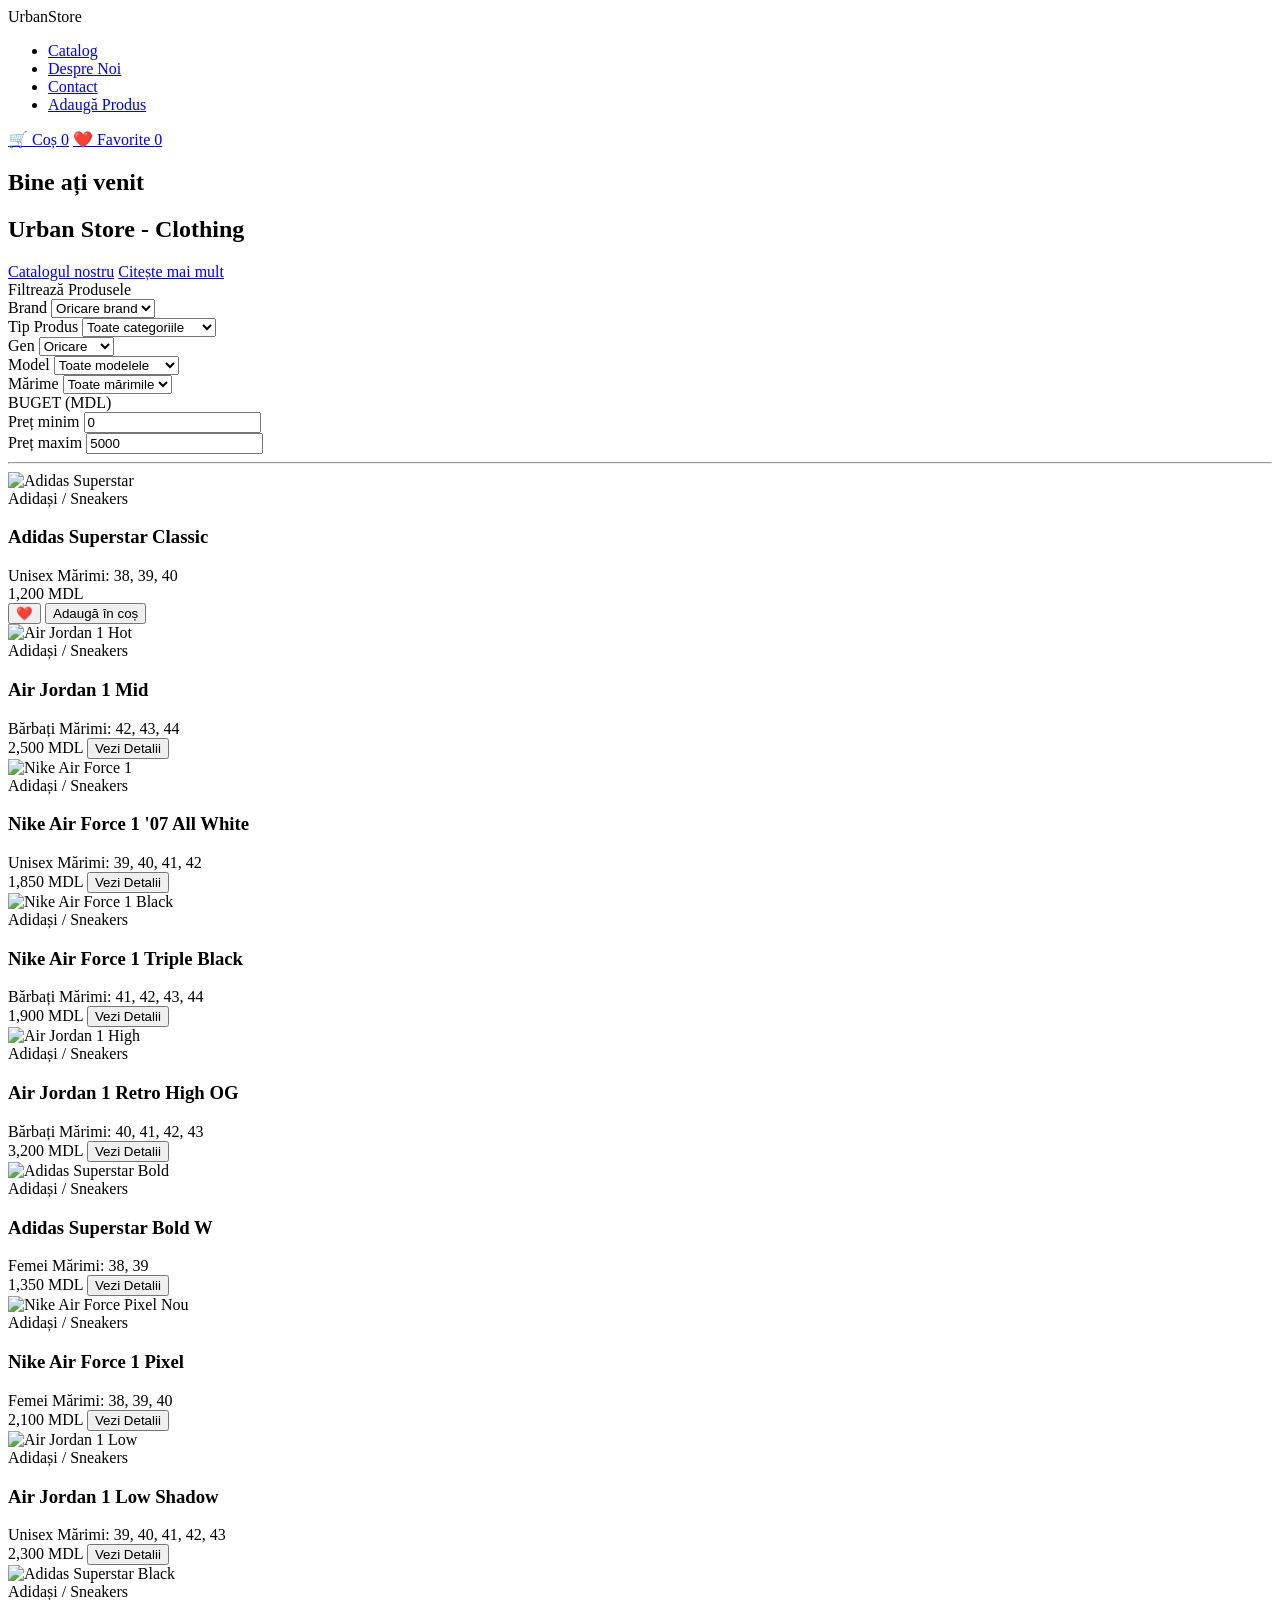
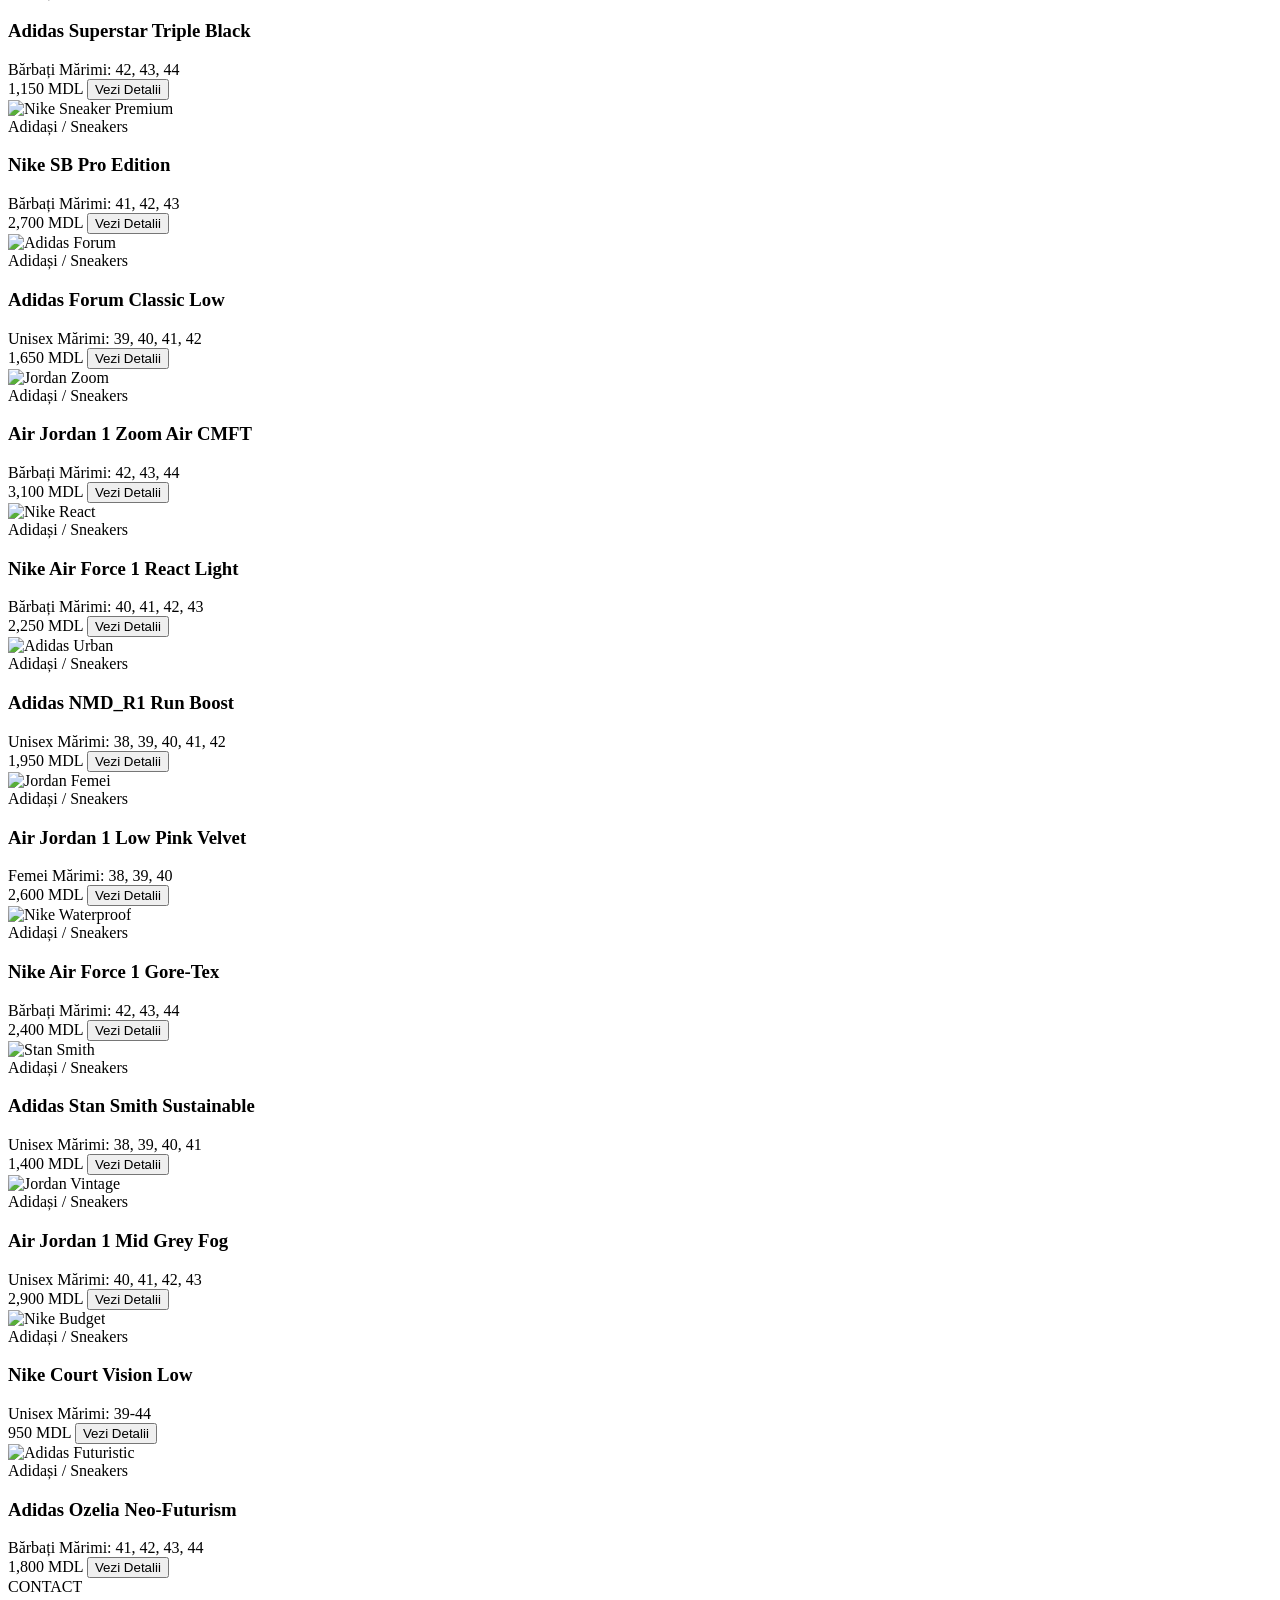
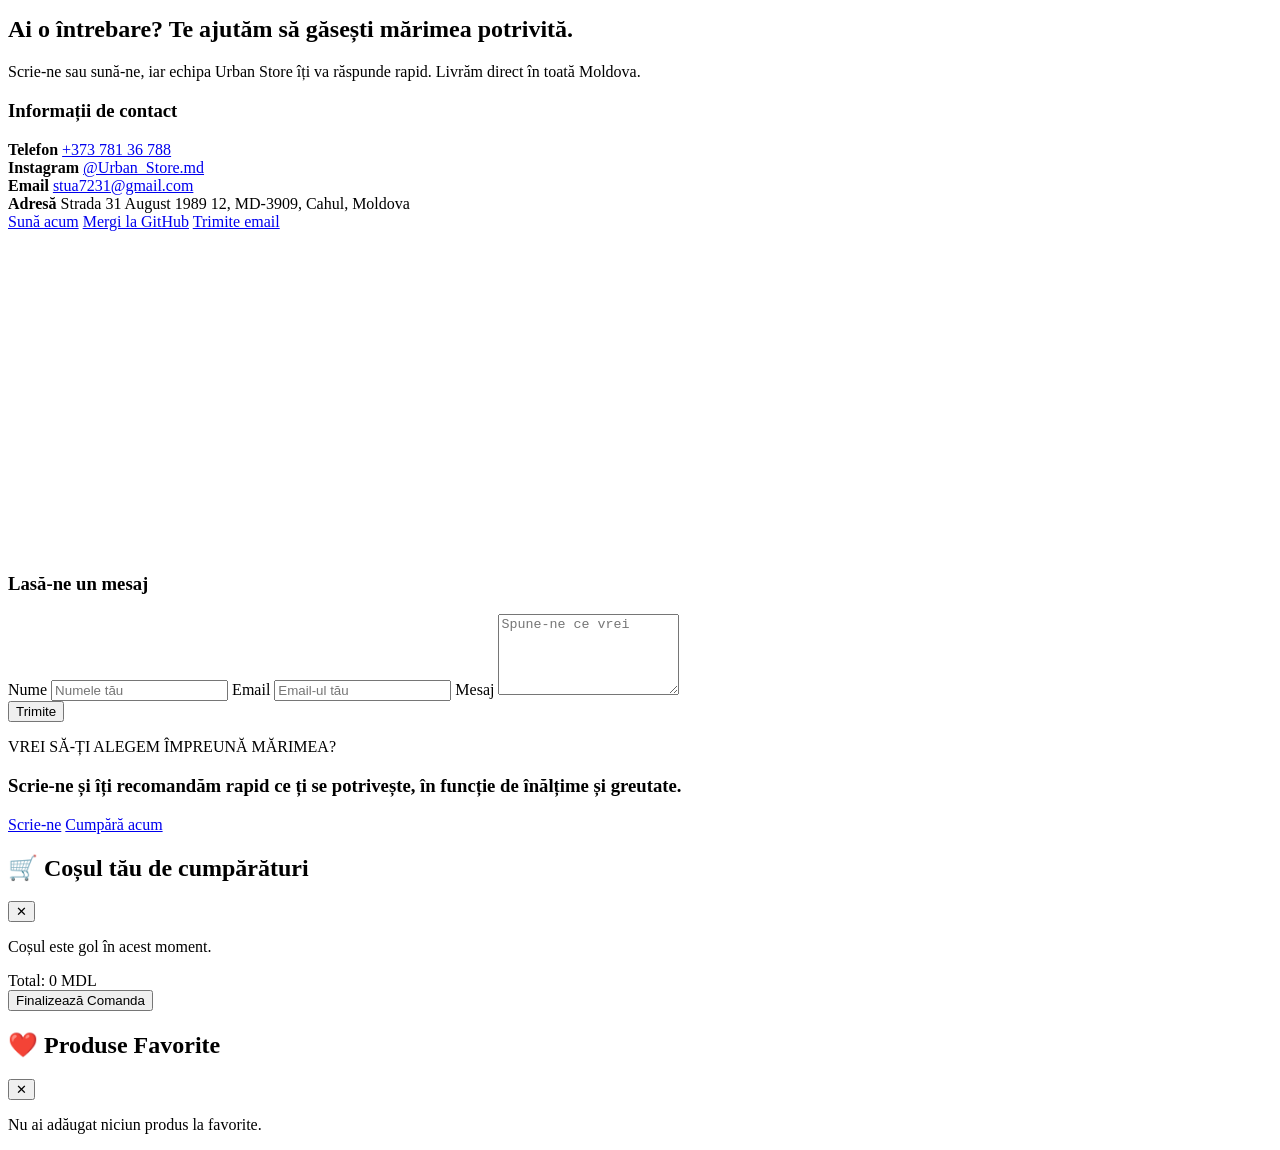
==== commit b51de763: "Update index.html" ====
--- a/slider animation/index.html
+++ b/slider animation/index.html
@@ -5,8 +5,8 @@
     <meta charset="UTF-8">
     <meta name="viewport" content="width=device-width, initial-scale=1.0">
     <title>Urban Store - Clothing</title>
-    <link rel="stylesheet" href="css/css.css">
-    <script src="js/cos.js" defer></script>
+    <link rel="stylesheet" href="../css/css.css">
+    <script src="../js/cos.js" defer></script>
 </head>
 
 <body>
@@ -624,4 +624,4 @@
     </div>
 </body>
 
-</html>+</html>
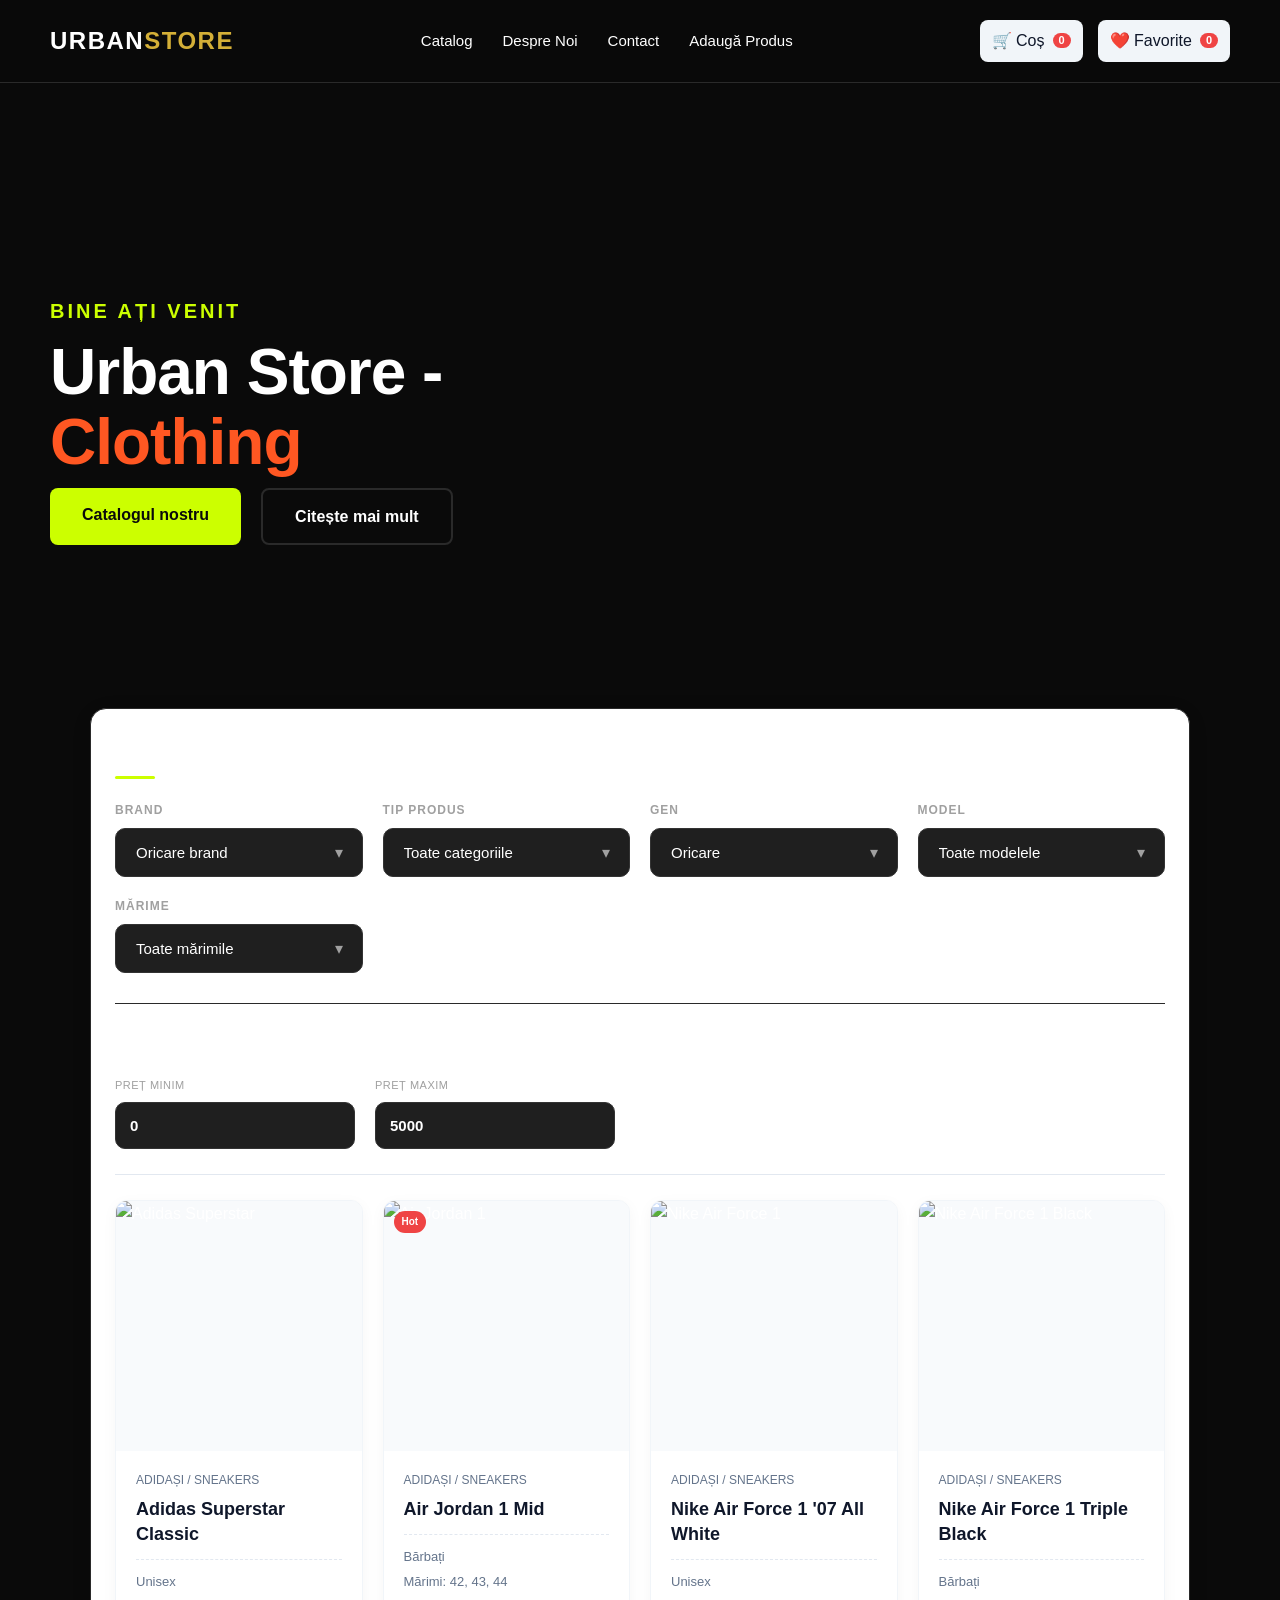
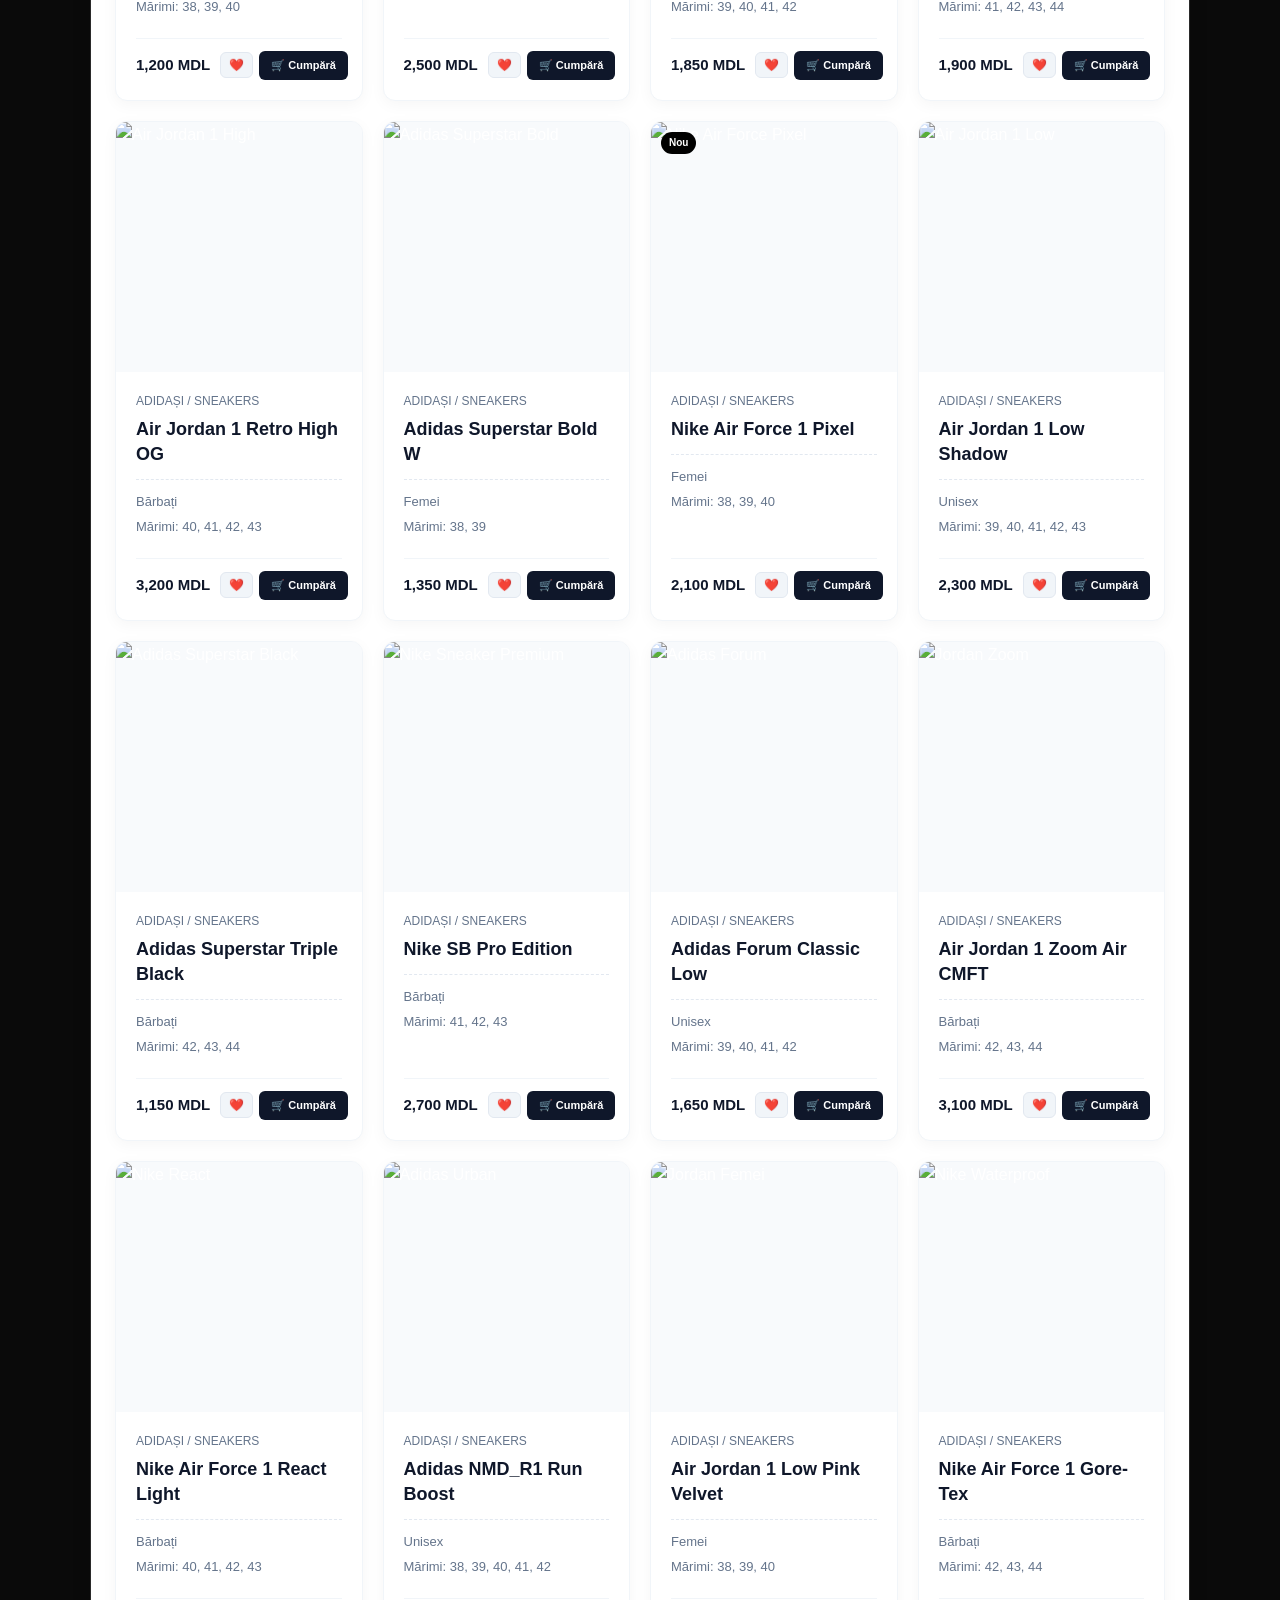
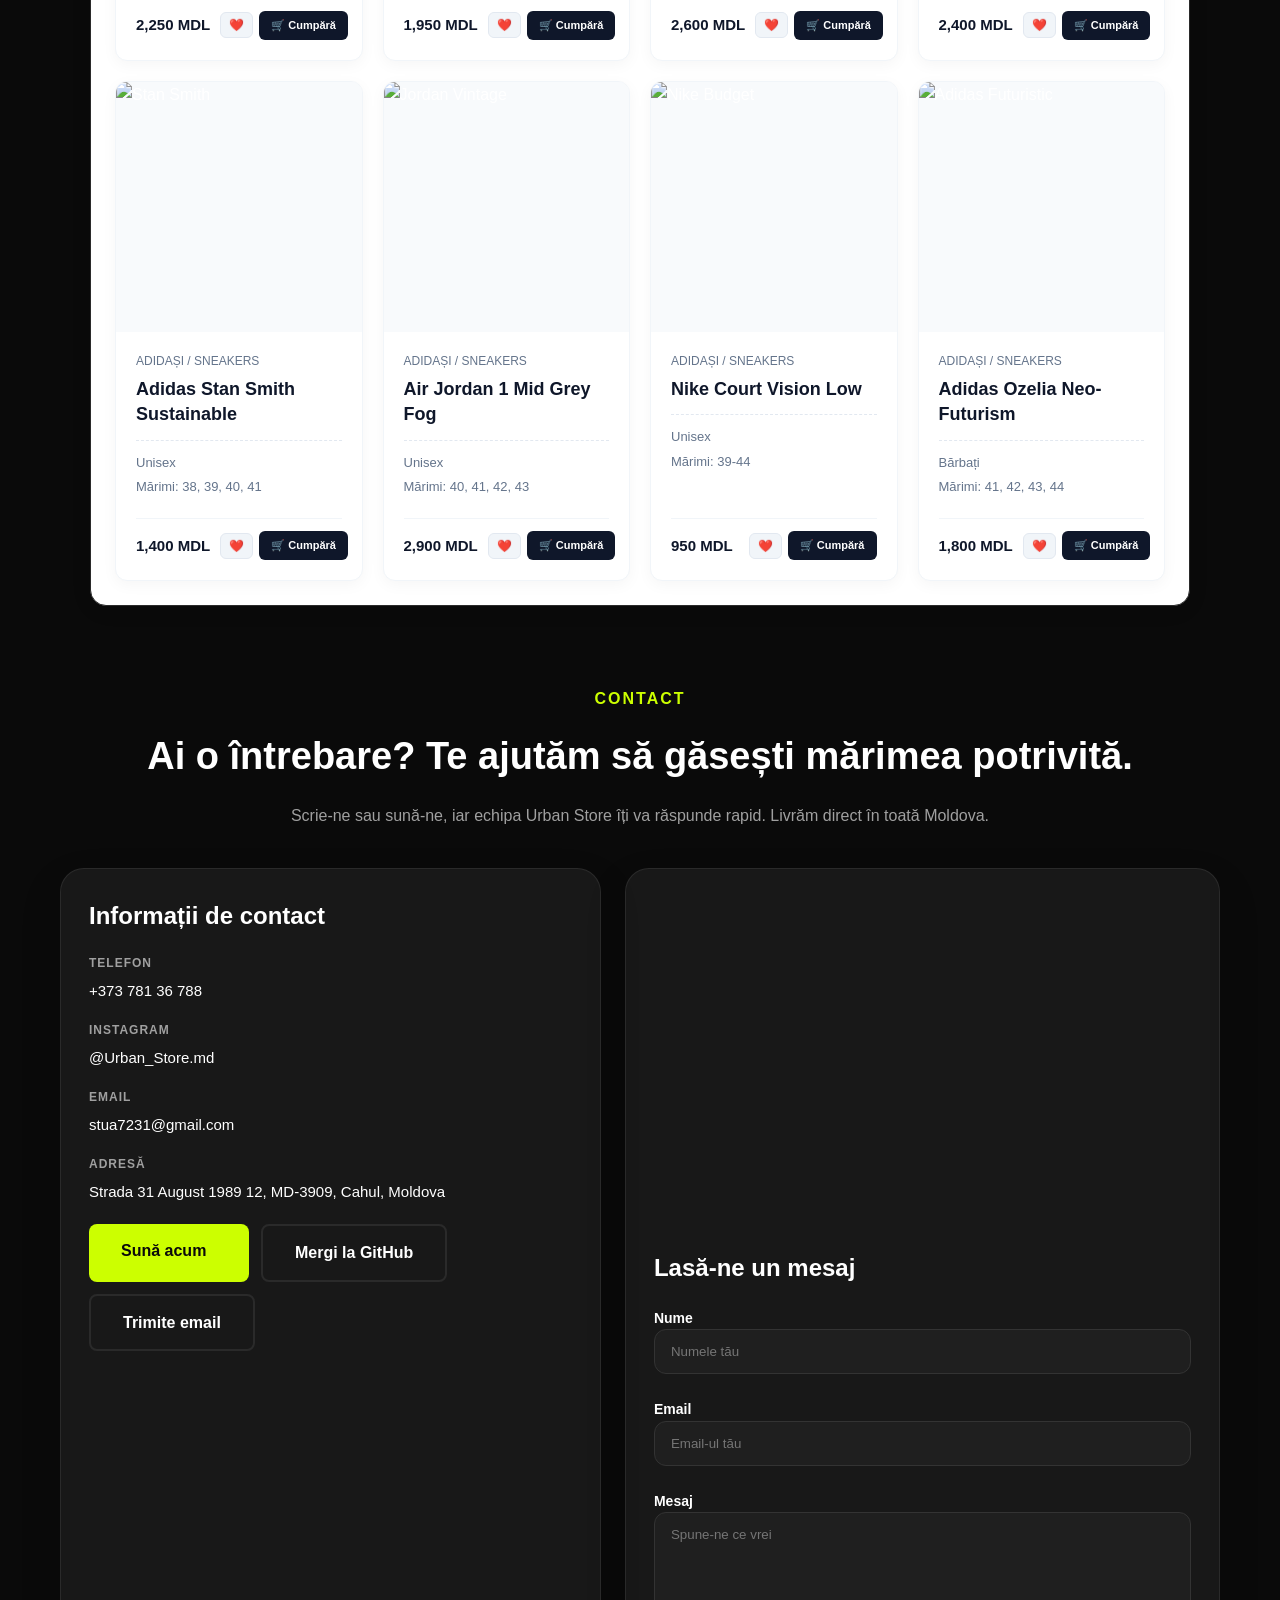
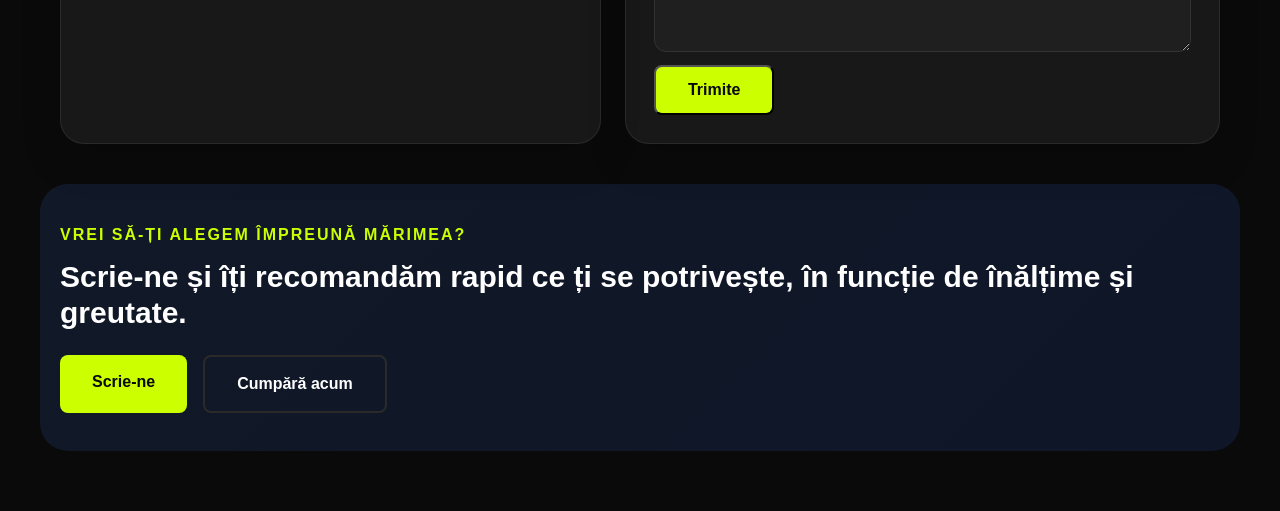
==== commit 34a8bc2c: "Update index.html" ====
--- a/slider animation/index.html
+++ b/slider animation/index.html
@@ -5,8 +5,8 @@
     <meta charset="UTF-8">
     <meta name="viewport" content="width=device-width, initial-scale=1.0">
     <title>Urban Store - Clothing</title>
-    <link rel="stylesheet" href="../css/css.css">
-    <script src="../js/cos.js" defer></script>
+    <link rel="stylesheet" href="css/css.css">
+    <script src="js/cos.js" defer></script>
 </head>
 
 <body>
--- a/slider animation/css/css.css
+++ b/slider animation/css/css.css
@@ -0,0 +1,974 @@
+ /* Resetare și variabile globale */
+ * {
+     margin: 0;
+     padding: 0;
+     box-sizing: border-box;
+     font-family: 'Segoe UI', Roboto, Helvetica, Arial, sans-serif;
+ }
+
+ :root {
+     --bg-main: #0a0a0a;
+     --bg-card: #141414;
+     --bg-input: #1f1f1f;
+     --accent-lime: #ccff00;
+     --accent-gold: #d4af37;
+     --accent-orange: #ff5722;
+     --text-white: #ffffff;
+     --text-muted: #a0a0a0;
+     --border-color: #2a2a2a;
+ }
+
+ body {
+     background-color: var(--bg-main);
+     color: var(--text-white);
+     overflow-x: hidden;
+     line-height: 1.6;
+ }
+
+ /* Header / Navigare */
+ header {
+     display: flex;
+     justify-content: space-between;
+     align-items: center;
+     padding: 20px 50px;
+     background-color: rgba(10, 10, 10, 0.95);
+     border-bottom: 1px solid var(--border-color);
+     position: sticky;
+     top: 0;
+     z-index: 100;
+     backdrop-filter: blur(10px);
+ }
+
+ .logo {
+     font-size: 24px;
+     font-weight: 900;
+     text-transform: uppercase;
+     letter-spacing: 1.5px;
+ }
+
+ .logo span {
+     color: var(--accent-gold);
+ }
+
+ nav ul {
+     display: flex;
+     list-style: none;
+     gap: 30px;
+ }
+
+ nav ul li a {
+     color: var(--text-white);
+     text-decoration: none;
+     font-size: 15px;
+     font-weight: 500;
+     transition: color 0.3s ease;
+ }
+
+ nav ul li a:hover {
+     color: var(--accent-lime);
+ }
+
+ .header-buttons {
+     display: flex;
+     gap: 15px;
+ }
+
+ .btn-nav {
+     position: relative;
+     display: inline-flex;
+     align-items: center;
+     gap: 8px;
+     text-decoration: none;
+     color: #0f172a;
+     font-weight: 500;
+     padding: 8px 12px;
+     border-radius: 8px;
+     background: #f1f5f9;
+     transition: background 0.2s ease;
+ }
+
+ .btn-nav:hover {
+     background: #e2e8f0;
+ }
+
+ /* Stilul bobiței cu numărul (span-ul din interior) */
+ .btn-nav span {
+     background: #ef4444;
+     /* Fundal roșu */
+     color: #ffffff;
+     /* Text alb */
+     font-size: 11px;
+     font-weight: 700;
+     padding: 2px 6px;
+     border-radius: 20px;
+     /* Îl face rotund/oval */
+     min-width: 12px;
+     text-align: center;
+     line-height: 1;
+ }
+
+ /* Hero Section */
+ .hero {
+     display: flex;
+     min-height: 75vh;
+     align-items: center;
+     padding: 60px 50px;
+     position: relative;
+     background: linear-gradient(90deg, rgba(10, 10, 10, 1) 45%, rgba(10, 10, 10, 0.4) 100%),
+         url('https://images.unsplash.com/photo-1539185441755-769473a23570?q=80&w=1920') no-repeat center right;
+     background-size: cover;
+ }
+
+ .hero-content {
+     max-width: 650px;
+     z-index: 2;
+ }
+
+ .hero-content h2 {
+     font-size: 20px;
+     font-weight: 600;
+     text-transform: uppercase;
+     letter-spacing: 3px;
+     color: var(--accent-lime);
+     margin-bottom: 10px;
+ }
+
+ .hero-content h1 {
+     font-size: 64px;
+     font-weight: 800;
+     line-height: 1.1;
+     margin-bottom: 10px;
+     letter-spacing: -1px;
+ }
+
+ .hero-content h1 span {
+     color: var(--accent-orange);
+ }
+
+ .hero-icon {
+     display: inline-flex;
+     align-items: center;
+     justify-content: center;
+     width: 64px;
+     height: 64px;
+     margin-bottom: 30px;
+     border-radius: 50%;
+     background: rgba(255, 255, 255, 0.08);
+     border: 1px solid rgba(255, 255, 255, 0.12);
+     font-size: 32px;
+ }
+
+ .cta-buttons {
+     display: flex;
+     gap: 20px;
+ }
+
+ .btn-main {
+     padding: 14px 32px;
+     border-radius: 8px;
+     text-decoration: none;
+     font-weight: bold;
+     font-size: 16px;
+     transition: all 0.3s ease;
+ }
+
+ .btn-main.primary {
+     background-color: var(--accent-lime);
+     color: var(--bg-main);
+ }
+
+ .btn-main.primary:hover {
+     background-color: #b5e600;
+     transform: translateY(-3px);
+     box-shadow: 0 10px 20px rgba(204, 255, 0, 0.2);
+ }
+
+ .btn-main.secondary {
+     background-color: transparent;
+     color: var(--text-white);
+     border: 2px solid var(--border-color);
+ }
+
+ .btn-main.secondary:hover {
+     border-color: var(--text-white);
+     background-color: rgba(255, 255, 255, 0.05);
+     transform: translateY(-3px);
+ }
+
+ /* Secțiunea de Filtre */
+ .shop-container {
+     max-width: 1200px;
+     margin: -50px auto 80px auto;
+     padding: 0 20px;
+     position: relative;
+     z-index: 10;
+ }
+
+ .filter-container {
+     background-color: var(--bg-card);
+     border: 1px solid var(--border-color);
+     padding: 40px;
+     border-radius: 20px;
+     box-shadow: 0 20px 40px rgba(0, 0, 0, 0.5);
+ }
+
+ .filter-title {
+     font-size: 24px;
+     font-weight: 700;
+     margin-bottom: 30px;
+     letter-spacing: -0.5px;
+     position: relative;
+     display: inline-block;
+ }
+
+ .filter-title::after {
+     content: '';
+     position: absolute;
+     bottom: -8px;
+     left: 0;
+     width: 40px;
+     height: 3px;
+     background-color: var(--accent-lime);
+     border-radius: 2px;
+ }
+
+ /* Grid-ul pentru filtre */
+ .filter-grid {
+     display: grid;
+     grid-template-columns: repeat(auto-fit, minmax(200px, 1fr));
+     gap: 20px;
+     margin-bottom: 30px;
+ }
+
+ .filter-group {
+     position: relative;
+ }
+
+ .filter-group label {
+     display: block;
+     font-size: 12px;
+     text-transform: uppercase;
+     letter-spacing: 1px;
+     color: var(--text-muted);
+     margin-bottom: 8px;
+     font-weight: 600;
+ }
+
+ .filter-select {
+     width: 100%;
+     padding: 15px 20px;
+     font-size: 15px;
+     color: var(--text-white);
+     background-color: var(--bg-input);
+     border: 1px solid #333;
+     border-radius: 10px;
+     appearance: none;
+     -webkit-appearance: none;
+     -moz-appearance: none;
+     cursor: pointer;
+     font-weight: 500;
+     transition: all 0.3s ease;
+ }
+
+ .filter-select:focus {
+     border-color: var(--accent-lime);
+     outline: none;
+     box-shadow: 0 0 0 2px rgba(204, 255, 0, 0.1);
+ }
+
+ /* Săgeată custom minimalistă pentru select */
+ .filter-group::after {
+     content: '▾';
+     font-size: 16px;
+     color: var(--text-muted);
+     position: absolute;
+     right: 20px;
+     bottom: 12px;
+     pointer-events: none;
+ }
+
+ /* Secțiunea pentru preț */
+ .price-section {
+     border-top: 1px solid var(--border-color);
+     padding-top: 30px;
+     margin-top: 10px;
+ }
+
+ .price-title {
+     font-size: 14px;
+     font-weight: 700;
+     letter-spacing: 1.5px;
+     margin-bottom: 20px;
+     color: var(--text-white);
+ }
+
+ .price-inputs {
+     display: flex;
+     gap: 20px;
+     max-width: 500px;
+ }
+
+ .price-field {
+     flex: 1;
+ }
+
+ .price-label {
+     font-size: 11px;
+     color: var(--text-muted);
+     display: block;
+     margin-bottom: 8px;
+     text-transform: uppercase;
+     letter-spacing: 0.5px;
+ }
+
+ .price-field input {
+     width: 100%;
+     background-color: var(--bg-input);
+     border: 1px solid #333;
+     color: #fff;
+     padding: 14px;
+     border-radius: 10px;
+     font-size: 15px;
+     font-weight: 600;
+     transition: border-color 0.3s ease;
+ }
+
+ .price-field input:focus {
+     border-color: var(--accent-lime);
+     outline: none;
+ }
+
+ /* Eliminare butoane up/down de la input number */
+ input::-webkit-outer-spin-button,
+ input::-webkit-inner-spin-button {
+     -webkit-appearance: none;
+     margin: 0;
+ }
+
+ /* Responsive Design */
+ @media (max-width: 992px) {
+     header {
+         padding: 20px;
+     }
+
+     .hero {
+         padding: 60px 20px;
+         min-height: 60vh;
+     }
+
+     .hero-content h1 {
+         font-size: 48px;
+     }
+ }
+
+ @media (max-width: 768px) {
+     header {
+         flex-direction: column;
+         gap: 20px;
+         text-align: center;
+     }
+
+     nav ul {
+         flex-wrap: wrap;
+         justify-content: center;
+         gap: 15px;
+     }
+
+     .shop-container {
+         margin-top: 20px;
+     }
+
+     .filter-container {
+         padding: 25px;
+     }
+
+     .price-inputs {
+         flex-direction: column;
+         gap: 15px;
+     }
+ }
+
+
+ /* carduri filtreaza  */
+ /* Containerul principal al produselor */
+ /* Stilul pentru cutia mare care conține acum totul */
+
+ .filter-container {
+     background: #ffffff;
+     border-radius: 16px;
+     padding: 24px;
+     box-shadow: 0 4px 25px rgba(0, 0, 0, 0.05);
+     max-width: 1100px;
+     /* Ajustează lățimea după bunul plac */
+     margin: 0 auto;
+ }
+
+ /* O linie simplă decorativă între filtre și rezultate */
+ .filter-divider {
+     border: 0;
+     height: 1px;
+     background: #e2e8f0;
+     margin: 25px 0;
+ }
+
+ /* Grid-ul de produse integrat se va alinia perfect pe centru */
+ .products-grid {
+     display: grid;
+     grid-template-columns: repeat(auto-fit, minmax(210px, 240px));
+     justify-content: center;
+     gap: 20px;
+     width: 100%;
+ }
+
+ /* Cardul de produs */
+ .product-card {
+     background: #ffffff;
+     border-radius: 12px;
+     box-shadow: 0 4px 15px rgba(0, 0, 0, 0.04);
+     overflow: hidden;
+     display: flex;
+     flex-direction: column;
+
+     width: 100%;
+     max-width: 100%;
+
+     border: 1px solid #f1f5f9;
+     transition: transform 0.3s ease, box-shadow 0.3s ease;
+ }
+
+ .product-card:hover {
+     transform: translateY(-4px);
+     box-shadow: 0 8px 25px rgba(0, 0, 0, 0.08);
+ }
+
+ /* Zona imaginii */
+ .product-image {
+     position: relative;
+     width: 100%;
+     height: 250px;
+     background-color: #f8fafc;
+     overflow: hidden;
+ }
+
+ .product-image img {
+     width: 100%;
+     height: 100%;
+     object-fit: cover;
+     transition: transform 0.5s ease;
+ }
+
+ .product-info {
+     padding: 12px;
+     /* Mai puțin spațiu gol în interior */
+     display: flex;
+     flex-direction: column;
+     flex-grow: 1;
+ }
+
+ .product-card:hover .product-image img {
+     transform: scale(1.06);
+ }
+
+ /* Badge-uri (Nou, Hot, Reducere) */
+ .product-badge {
+     position: absolute;
+     top: 10px;
+     left: 10px;
+     background: #000000;
+     color: #ffffff;
+     padding: 3px 8px;
+     font-size: 10px;
+     font-weight: bold;
+     border-radius: 12px;
+ }
+
+ .product-badge.sale {
+     background: #ef4444;
+ }
+
+ /* Secțiunea cu informații */
+ .product-info {
+     padding: 20px;
+     display: flex;
+     flex-direction: column;
+     flex-grow: 1;
+ }
+
+ .product-category {
+     font-size: 12px;
+     color: #64748b;
+     text-transform: uppercase;
+     margin-bottom: 6px;
+     font-weight: 500;
+ }
+
+ .product-title {
+     font-size: 18px;
+     color: #0f172a;
+     margin: 0 0 12px 0;
+     font-weight: 600;
+     line-height: 1.4;
+ }
+
+ /* Detalii suplimentare (Mărimi, Gen) */
+ .product-meta {
+     font-size: 13px;
+     color: #64748b;
+     margin-bottom: 20px;
+     display: flex;
+     flex-direction: column;
+     gap: 4px;
+     border-top: 1px dashed #e2e8f0;
+     padding-top: 12px;
+ }
+
+
+
+
+ /* Subsolul cardului - prețul în stânga, acțiunile în dreapta */
+ .product-footer {
+     margin-top: auto;
+     display: flex;
+     align-items: center;
+     justify-content: space-between;
+     gap: 10px;
+     padding-top: 12px;
+     border-top: 1px solid #f1f5f9;
+     /* Linie fină de demarcație deasupra prețului */
+ }
+
+ /* Prețul */
+ .product-price {
+     font-size: 15px;
+     font-weight: 700;
+     color: #0f172a;
+     white-space: nowrap;
+ }
+
+ /* Grupul de butoane (Favorite + Coș) */
+ .product-actions {
+     display: flex;
+     gap: 6px;
+     /* Distanța dintre inima de favorite și butonul de coș */
+     align-items: center;
+ }
+
+ /* Butonul Adaugă în Coș */
+ .add-to-cart-btn {
+     display: none;
+     /* Ascuns implicit până la filtrare */
+     background: #0f172a;
+     color: #ffffff;
+     border: none;
+     padding: 8px 12px;
+     font-size: 11px;
+     font-weight: 600;
+     border-radius: 6px;
+     cursor: pointer;
+     white-space: nowrap;
+     transition: background 0.2s ease, transform 0.1s ease;
+     display: none;
+ }
+
+ .add-to-cart-btn:hover {
+     background: #334155;
+ }
+
+ .add-to-cart-btn:active {
+     transform: scale(0.95);
+ }
+
+ /* Butonul Adaugă la Favorite */
+ .add-to-favorite-btn {
+     display: none;
+     /* Ascuns implicit până la filtrare */
+     background: #f1f5f9;
+     border: 1px solid #e2e8f0;
+     padding: 6px 8px;
+     font-size: 12px;
+     border-radius: 6px;
+     cursor: pointer;
+     transition: all 0.2s ease;
+     line-height: 1;
+     display: none;
+ }
+
+ .add-to-favorite-btn:hover {
+     background: #fee2e2;
+     border-color: #fca5a5;
+     transform: scale(1.05);
+ }
+
+ .contact-section {
+     max-width: 1200px;
+     margin: 80px auto 40px auto;
+     padding: 0 20px;
+ }
+
+ .contact-heading {
+     text-align: center;
+     margin-bottom: 40px;
+ }
+
+ .contact-heading span {
+     display: inline-block;
+     margin-bottom: 14px;
+     color: var(--accent-lime);
+     letter-spacing: 2px;
+     text-transform: uppercase;
+     font-weight: 700;
+ }
+
+ .contact-heading h2 {
+     font-size: 38px;
+     margin-bottom: 16px;
+ }
+
+ .contact-heading p {
+     color: var(--text-muted);
+     max-width: 760px;
+     margin: 0 auto;
+ }
+
+ .contact-grid {
+     display: grid;
+     grid-template-columns: 1fr 1.1fr;
+     gap: 24px;
+ }
+
+ .contact-card {
+     background: rgba(255, 255, 255, 0.06);
+     border: 1px solid rgba(255, 255, 255, 0.08);
+     border-radius: 24px;
+     padding: 28px;
+     box-shadow: 0 18px 40px rgba(0, 0, 0, 0.15);
+ }
+
+ .contact-card h3 {
+     margin-top: 0;
+     font-size: 24px;
+     margin-bottom: 18px;
+ }
+
+ .contact-info-item {
+     display: grid;
+     gap: 6px;
+     margin-bottom: 18px;
+ }
+
+ .contact-info-item strong {
+     display: block;
+     color: var(--text-muted);
+     font-size: 12px;
+     letter-spacing: 1px;
+     text-transform: uppercase;
+ }
+
+ .contact-info-item a,
+ .contact-info-item span {
+     color: var(--text-white);
+     font-size: 15px;
+     text-decoration: none;
+ }
+
+ .contact-card-buttons {
+     display: flex;
+     flex-wrap: wrap;
+     gap: 12px;
+     margin-top: 20px;
+ }
+
+ .contact-card-buttons .btn-main {
+     min-width: 160px;
+ }
+
+ .contact-map {
+     margin-bottom: 24px;
+     overflow: hidden;
+     border-radius: 20px;
+ }
+
+ .contact-form h3 {
+     margin-bottom: 20px;
+ }
+
+ .contact-form-grid {
+     display: grid;
+     gap: 18px;
+ }
+
+ .contact-form label {
+     display: block;
+     color: var(--text-white);
+     font-size: 14px;
+     font-weight: 600;
+     margin-bottom: 6px;
+ }
+
+ .contact-form input,
+ .contact-form textarea {
+     width: 100%;
+     background: var(--bg-input);
+     border: 1px solid #333;
+     border-radius: 12px;
+     padding: 14px 16px;
+     color: var(--text-white);
+     resize: vertical;
+ }
+
+ .contact-form textarea {
+     min-height: 140px;
+ }
+
+ .contact-banner {
+     background: linear-gradient(135deg, rgba(17, 24, 39, 1), rgba(15, 23, 42, 0.95));
+     padding: 38px 20px;
+     border-radius: 28px;
+     margin: 20px auto 60px auto;
+     max-width: 1200px;
+ }
+
+ .contact-banner-inner {
+     display: flex;
+     align-items: center;
+     justify-content: space-between;
+     gap: 24px;
+     flex-wrap: wrap;
+ }
+
+ .banner-text p {
+     margin: 0 0 12px 0;
+     color: var(--accent-lime);
+     text-transform: uppercase;
+     letter-spacing: 2px;
+     font-weight: 700;
+ }
+
+ .banner-text h3 {
+     margin: 0;
+     font-size: 30px;
+     line-height: 1.2;
+ }
+
+ .banner-actions {
+     display: flex;
+     gap: 16px;
+     flex-wrap: wrap;
+ }
+
+ @media (max-width: 1024px) {
+     .contact-grid {
+         grid-template-columns: 1fr;
+     }
+ }
+
+ @media (max-width: 767px) {
+     .contact-heading h2 {
+         font-size: 28px;
+     }
+     .contact-banner-inner {
+         flex-direction: column;
+         align-items: flex-start;
+     }
+     .banner-text h3 {
+         font-size: 22px;
+     }
+ }
+
+ /* Pe ecrane normale (Laptop/Tablete mari) -> Fix 3 pe rând */
+ @media (min-width: 768px) {
+     .products-grid {
+         grid-template-columns: repeat(3, 1fr);
+     }
+ }
+
+ /* Pe ecrane mari (Monitoare Desktop) -> Fix 4 pe rând */
+ @media (min-width: 1024px) {
+     .products-grid {
+         grid-template-columns: repeat(4, 1fr);
+     }
+ }
+
+ /* Pe telefoane mobile -> 1 sau 2 pe rând ca să se poată citi textul */
+ @media (max-width: 767px) {
+     .products-grid {
+         grid-template-columns: repeat(2, 1fr);
+         gap: 10px;
+         /* Spațiu mai mic pe telefon */
+     }
+ }
+
+
+ /* Stilul general pentru fundalul modalului (ascuns implicit) */
+.custom-modal {
+    display: none; /* Schimbat de JavaScript în flex când dai click */
+    position: fixed;
+    top: 0; left: 0; 
+    width: 100%; height: 100%;
+    background-color: rgba(0, 0, 0, 0.6); /* Fundal întunecat */
+    z-index: 9999;
+    justify-content: center;
+    align-items: center;
+}
+
+ /* Caseta albă din interior */
+ .modal-content {
+     background: #ffffff;
+     padding: 24px;
+     border-radius: 16px;
+     width: 90%;
+     max-width: 500px;
+     max-height: 80vh;
+     display: flex;
+     flex-direction: column;
+     box-shadow: 0 10px 30px rgba(0, 0, 0, 0.15);
+     animation: fadeInModal 0.3s ease;
+ }
+
+ @keyframes fadeInModal {
+     from {
+         transform: scale(0.9);
+         opacity: 0;
+     }
+
+     to {
+         transform: scale(1);
+         opacity: 1;
+     }
+ }
+
+ .modal-header {
+     display: flex;
+     justify-content: space-between;
+     align-items: center;
+     padding-bottom: 12px;
+     border-bottom: 1px solid #e2e8f0;
+ }
+
+ .close-modal-btn {
+     background: none;
+     border: none;
+     font-size: 20px;
+     cursor: pointer;
+     color: #64748b;
+ }
+
+ .modal-body {
+     overflow-y: auto;
+     padding: 15px 0;
+     flex-grow: 1;
+ }
+
+ /* Stil pentru fiecare rând de produs din interiorul Coșului/Favoritelor */
+ .modal-item {
+     display: flex;
+     align-items: center;
+     justify-content: space-between;
+     padding: 10px 0;
+     border-bottom: 1px solid #f1f5f9;
+ }
+
+ .modal-item img {
+     width: 50px;
+     height: 50px;
+     border-radius: 6px;
+     object-fit: cover;
+ }
+
+ .modal-item-info {
+     flex-grow: 1;
+     padding: 0 12px;
+ }
+
+ .modal-item-info h4 {
+     margin: 0 0 4px 0;
+     font-size: 14px;
+ }
+
+ .modal-item-info span {
+     font-size: 13px;
+     color: #64748b;
+     font-weight: bold;
+ }
+
+ .quantity-controls {
+     display: inline-flex;
+     align-items: center;
+     gap: 8px;
+     margin-top: 8px;
+ }
+
+ .qty-btn {
+     width: 30px;
+     height: 30px;
+     border-radius: 8px;
+     border: 1px solid #cbd5e1;
+     background: #f8fafc;
+     color: #0f172a;
+     cursor: pointer;
+     font-size: 16px;
+     font-weight: 700;
+     transition: background 0.2s ease;
+ }
+
+ .qty-btn:hover {
+     background: #e2e8f0;
+ }
+
+ .cart-item-qty {
+     min-width: 28px;
+     text-align: center;
+     font-weight: 700;
+ }
+
+ .remove-item-btn,
+ .remove-fav-btn {
+     background: none;
+     border: none;
+     color: #ef4444;
+     cursor: pointer;
+     font-size: 16px;
+ }
+
+ .remove-item-btn:hover,
+ .remove-fav-btn:hover {
+     color: #dc2626;
+ }
+
+ .remove-item-btn {
+     background: none;
+     border: none;
+     color: #ef4444;
+     cursor: pointer;
+     font-size: 14px;
+ }
+
+ .modal-footer {
+     padding-top: 15px;
+     border-top: 1px solid #e2e8f0;
+     display: flex;
+     justify-content: space-between;
+     align-items: center;
+ }
+
+ .total-price-zone {
+     font-size: 18px;
+     font-weight: 700;
+     color: #0f172a;
+ }
+
+ .checkout-btn {
+     background: #10b981;
+     color: white;
+     border: none;
+     padding: 10px 16px;
+     border-radius: 8px;
+     font-weight: 600;
+     cursor: pointer;
+ }
+
+ .empty-message {
+     text-align: center;
+     color: #94a3b8;
+     padding: 20px 0;
+ }
